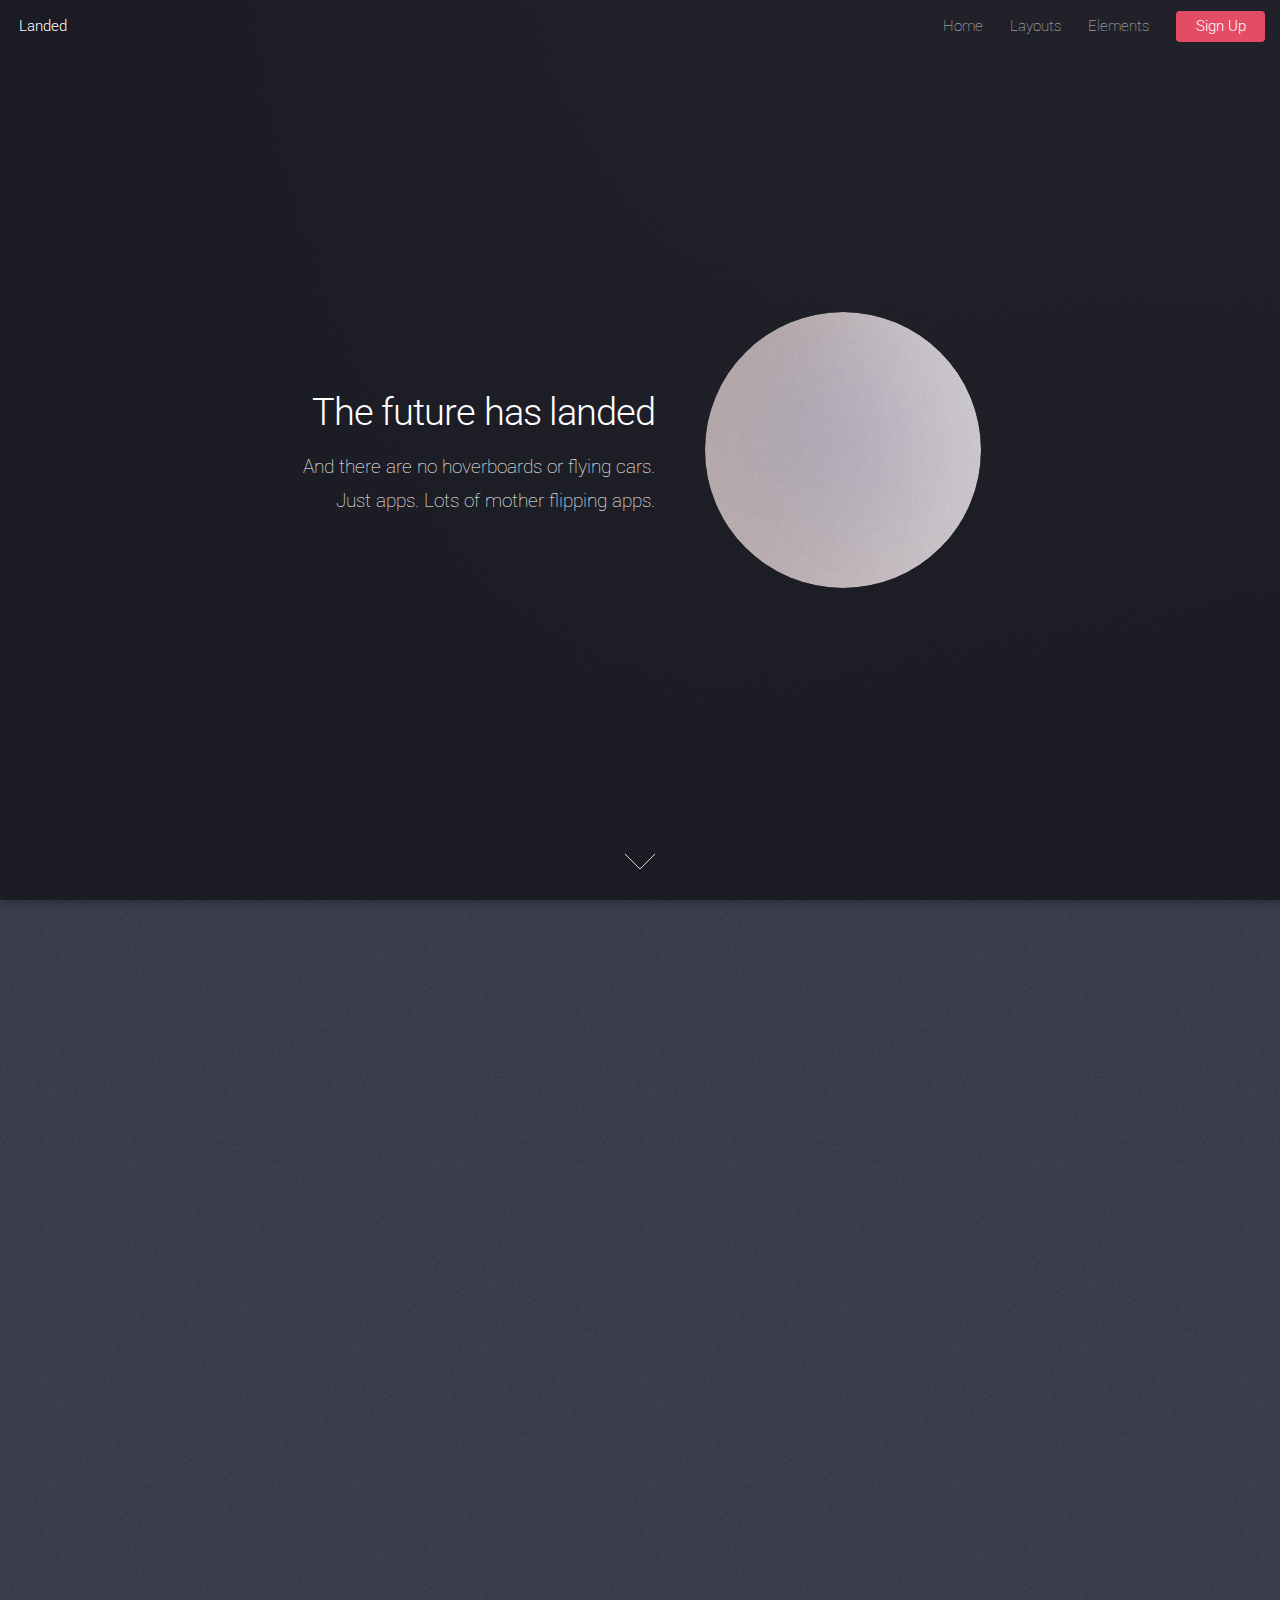
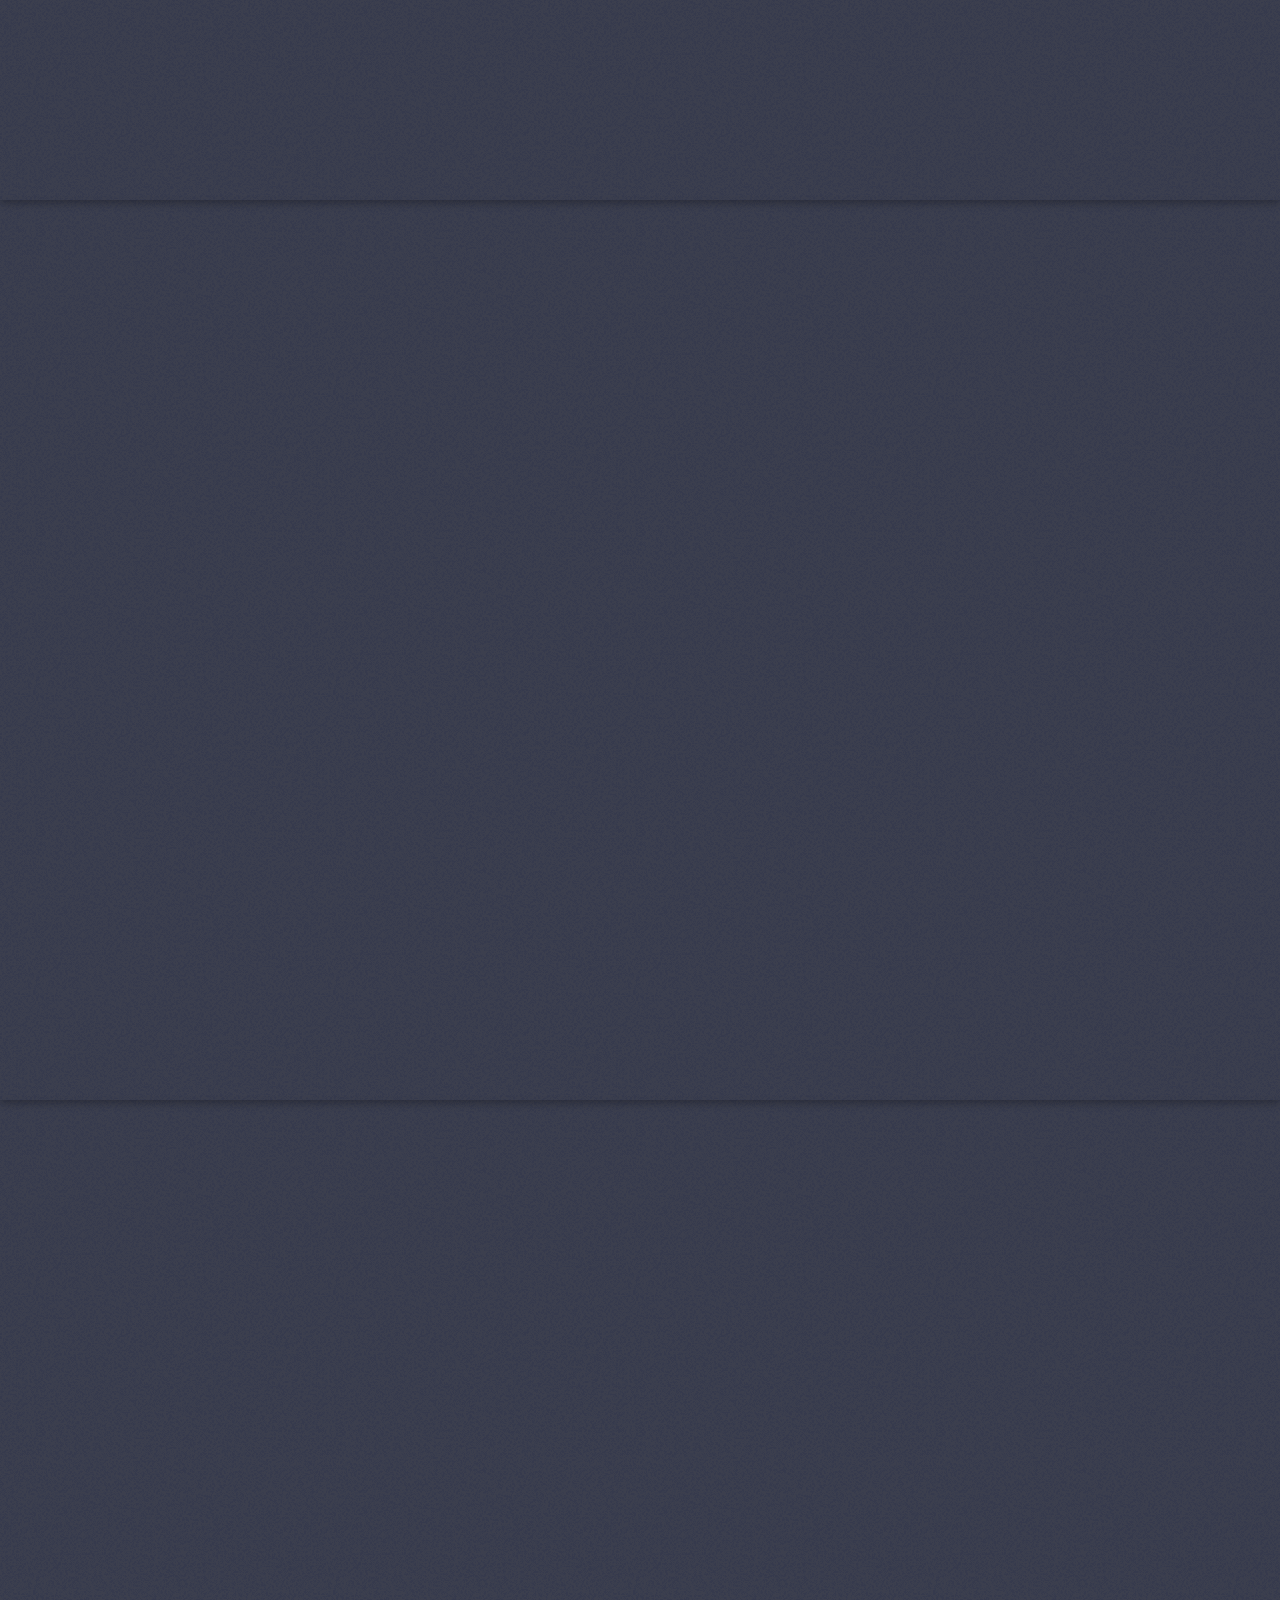
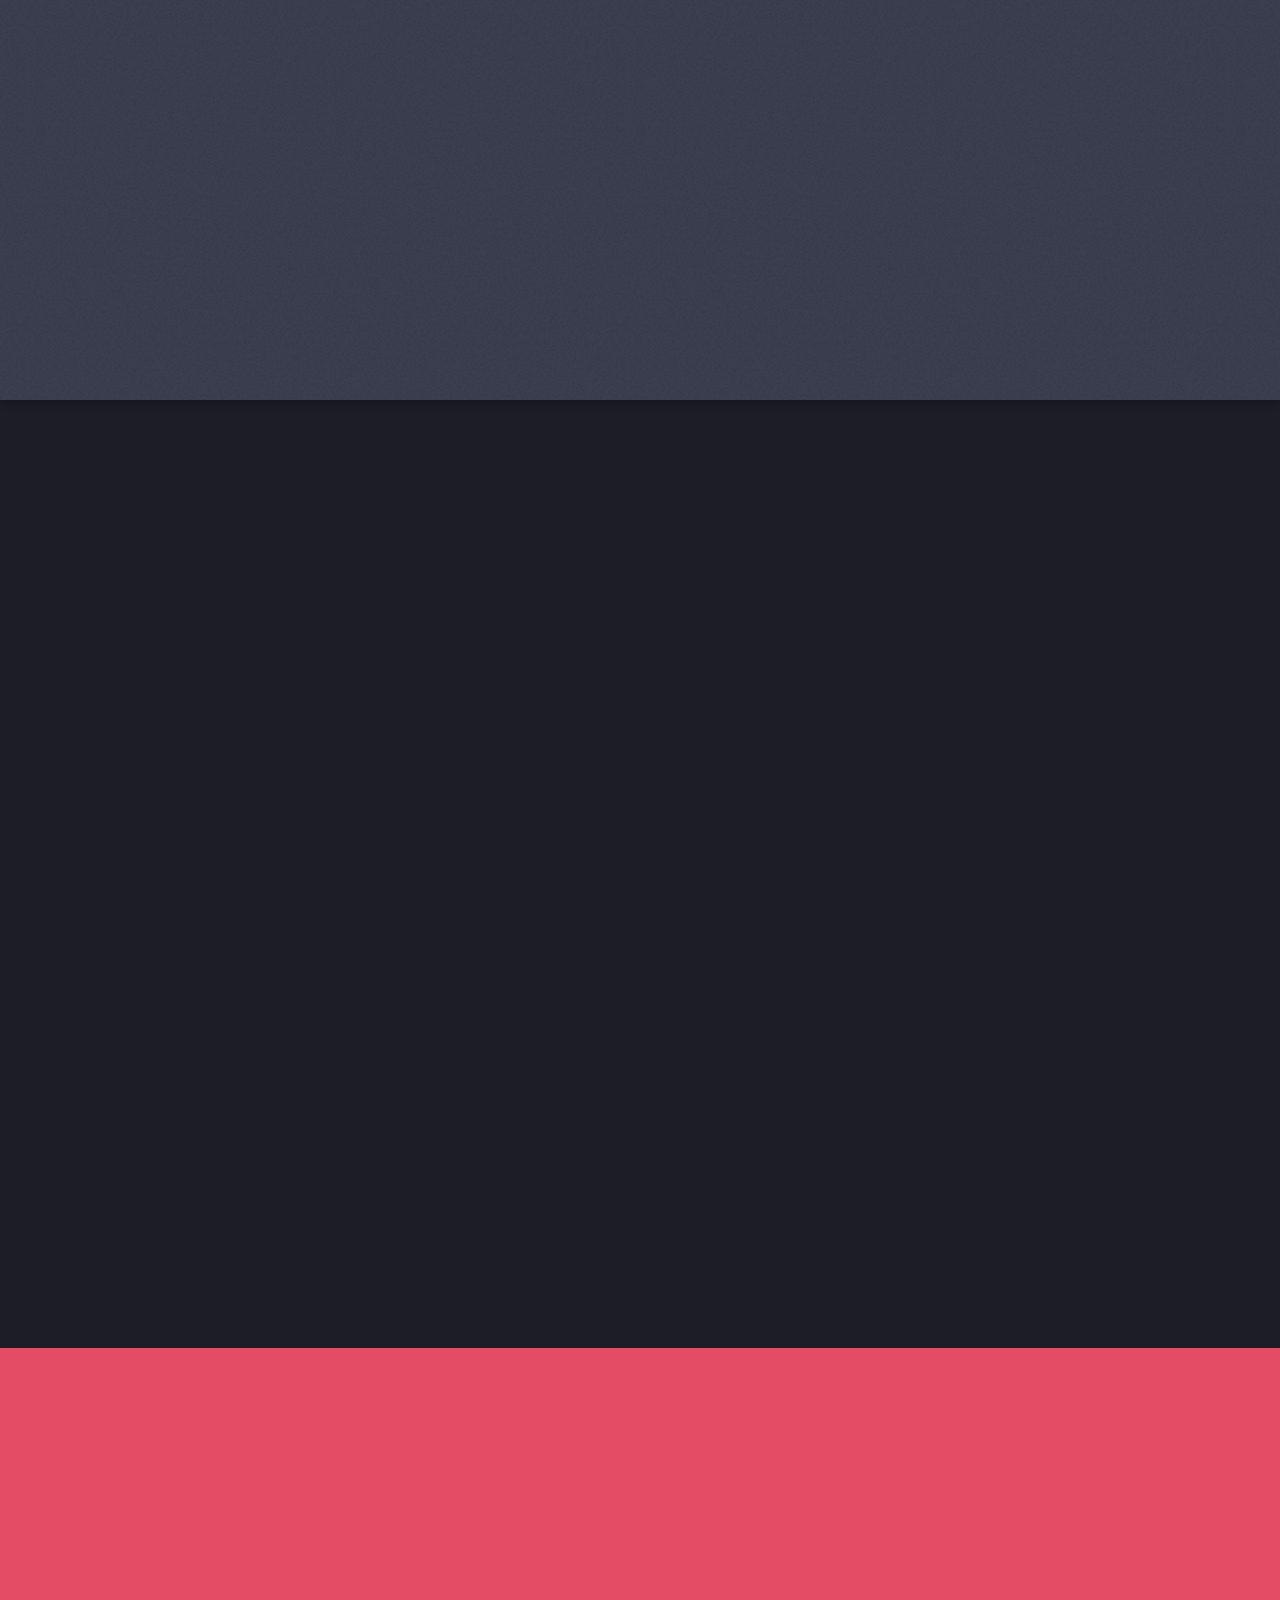
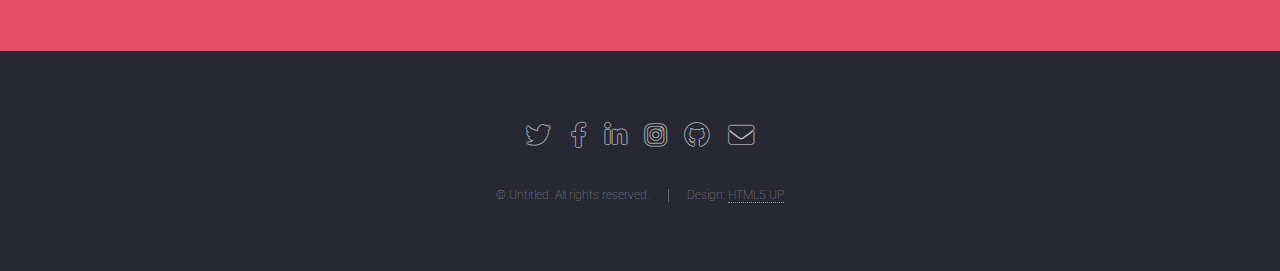
==== index.html @ 421b811d "Add files via upload" ====
<!DOCTYPE HTML>
<!--
	Landed by HTML5 UP
	html5up.net | @ajlkn
	Free for personal and commercial use under the CCA 3.0 license (html5up.net/license)
-->
<html>
	<head>
		<title>Landed by HTML5 UP</title>
		<meta charset="utf-8" />
		<meta name="viewport" content="width=device-width, initial-scale=1, user-scalable=no" />
		<link rel="stylesheet" href="assets/css/main.css" />
		<noscript><link rel="stylesheet" href="assets/css/noscript.css" /></noscript>
	</head>
	<body class="is-preload landing">
		<div id="page-wrapper">

			<!-- Header -->
				<header id="header">
					<h1 id="logo"><a href="index.html">Landed</a></h1>
					<nav id="nav">
						<ul>
							<li><a href="index.html">Home</a></li>
							<li>
								<a href="#">Layouts</a>
								<ul>
									<li><a href="left-sidebar.html">Left Sidebar</a></li>
									<li><a href="right-sidebar.html">Right Sidebar</a></li>
									<li><a href="no-sidebar.html">No Sidebar</a></li>
									<li>
										<a href="#">Submenu</a>
										<ul>
											<li><a href="#">Option 1</a></li>
											<li><a href="#">Option 2</a></li>
											<li><a href="#">Option 3</a></li>
											<li><a href="#">Option 4</a></li>
										</ul>
									</li>
								</ul>
							</li>
							<li><a href="elements.html">Elements</a></li>
							<li><a href="#" class="button primary">Sign Up</a></li>
						</ul>
					</nav>
				</header>

			<!-- Banner -->
				<section id="banner">
					<div class="content">
						<header>
							<h2>The future has landed</h2>
							<p>And there are no hoverboards or flying cars.<br />
							Just apps. Lots of mother flipping apps.</p>
						</header>
						<span class="image"><img src="images/pic01.jpg" alt="" /></span>
					</div>
					<a href="#one" class="goto-next scrolly">Next</a>
				</section>

			<!-- One -->
				<section id="one" class="spotlight style1 bottom">
					<span class="image fit main"><img src="images/pic02.jpg" alt="" /></span>
					<div class="content">
						<div class="container">
							<div class="row">
								<div class="col-4 col-12-medium">
									<header>
										<h2>Odio faucibus ipsum integer consequat</h2>
										<p>Nascetur eu nibh vestibulum amet gravida nascetur praesent</p>
									</header>
								</div>
								<div class="col-4 col-12-medium">
									<p>Feugiat accumsan lorem eu ac lorem amet sed accumsan donec.
									Blandit orci porttitor semper. Arcu phasellus tortor enim mi
									nisi praesent dolor adipiscing. Integer mi sed nascetur cep aliquet
									augue varius tempus lobortis porttitor accumsan consequat
									adipiscing lorem dolor.</p>
								</div>
								<div class="col-4 col-12-medium">
									<p>Morbi enim nascetur et placerat lorem sed iaculis neque ante
									adipiscing adipiscing metus massa. Blandit orci porttitor semper.
									Arcu phasellus tortor enim mi mi nisi praesent adipiscing. Integer
									mi sed nascetur cep aliquet augue varius tempus. Feugiat lorem
									ipsum dolor nullam.</p>
								</div>
							</div>
						</div>
					</div>
					<a href="#two" class="goto-next scrolly">Next</a>
				</section>

			<!-- Two -->
				<section id="two" class="spotlight style2 right">
					<span class="image fit main"><img src="images/pic03.jpg" alt="" /></span>
					<div class="content">
						<header>
							<h2>Interdum amet non magna accumsan</h2>
							<p>Nunc commodo accumsan eget id nisi eu col volutpat magna</p>
						</header>
						<p>Feugiat accumsan lorem eu ac lorem amet ac arcu phasellus tortor enim mi mi nisi praesent adipiscing. Integer mi sed nascetur cep aliquet augue varius tempus lobortis porttitor lorem et accumsan consequat adipiscing lorem.</p>
						<ul class="actions">
							<li><a href="#" class="button">Learn More</a></li>
						</ul>
					</div>
					<a href="#three" class="goto-next scrolly">Next</a>
				</section>

			<!-- Three -->
				<section id="three" class="spotlight style3 left">
					<span class="image fit main bottom"><img src="images/pic04.jpg" alt="" /></span>
					<div class="content">
						<header>
							<h2>Interdum felis blandit praesent sed augue</h2>
							<p>Accumsan integer ultricies aliquam vel massa sapien phasellus</p>
						</header>
						<p>Feugiat accumsan lorem eu ac lorem amet ac arcu phasellus tortor enim mi mi nisi praesent adipiscing. Integer mi sed nascetur cep aliquet augue varius tempus lobortis porttitor lorem et accumsan consequat adipiscing lorem.</p>
						<ul class="actions">
							<li><a href="#" class="button">Learn More</a></li>
						</ul>
					</div>
					<a href="#four" class="goto-next scrolly">Next</a>
				</section>

			<!-- Four -->
				<section id="four" class="wrapper style1 special fade-up">
					<div class="container">
						<header class="major">
							<h2>Accumsan sed tempus adipiscing blandit</h2>
							<p>Iaculis ac volutpat vis non enim gravida nisi faucibus posuere arcu consequat</p>
						</header>
						<div class="box alt">
							<div class="row gtr-uniform">
								<section class="col-4 col-6-medium col-12-xsmall">
									<span class="icon solid alt major fa-chart-area"></span>
									<h3>Ipsum sed commodo</h3>
									<p>Feugiat accumsan lorem eu ac lorem amet accumsan donec. Blandit orci porttitor.</p>
								</section>
								<section class="col-4 col-6-medium col-12-xsmall">
									<span class="icon solid alt major fa-comment"></span>
									<h3>Eleifend lorem ornare</h3>
									<p>Feugiat accumsan lorem eu ac lorem amet accumsan donec. Blandit orci porttitor.</p>
								</section>
								<section class="col-4 col-6-medium col-12-xsmall">
									<span class="icon solid alt major fa-flask"></span>
									<h3>Cubilia cep lobortis</h3>
									<p>Feugiat accumsan lorem eu ac lorem amet accumsan donec. Blandit orci porttitor.</p>
								</section>
								<section class="col-4 col-6-medium col-12-xsmall">
									<span class="icon solid alt major fa-paper-plane"></span>
									<h3>Non semper interdum</h3>
									<p>Feugiat accumsan lorem eu ac lorem amet accumsan donec. Blandit orci porttitor.</p>
								</section>
								<section class="col-4 col-6-medium col-12-xsmall">
									<span class="icon solid alt major fa-file"></span>
									<h3>Odio laoreet accumsan</h3>
									<p>Feugiat accumsan lorem eu ac lorem amet accumsan donec. Blandit orci porttitor.</p>
								</section>
								<section class="col-4 col-6-medium col-12-xsmall">
									<span class="icon solid alt major fa-lock"></span>
									<h3>Massa arcu accumsan</h3>
									<p>Feugiat accumsan lorem eu ac lorem amet accumsan donec. Blandit orci porttitor.</p>
								</section>
							</div>
						</div>
						<footer class="major">
							<ul class="actions special">
								<li><a href="#" class="button">Magna sed feugiat</a></li>
							</ul>
						</footer>
					</div>
				</section>

			<!-- Five -->
				<section id="five" class="wrapper style2 special fade">
					<div class="container">
						<header>
							<h2>Magna faucibus lorem diam</h2>
							<p>Ante metus praesent faucibus ante integer id accumsan eleifend</p>
						</header>
						<form method="post" action="#" class="cta">
							<div class="row gtr-uniform gtr-50">
								<div class="col-8 col-12-xsmall"><input type="email" name="email" id="email" placeholder="Your Email Address" /></div>
								<div class="col-4 col-12-xsmall"><input type="submit" value="Get Started" class="fit primary" /></div>
							</div>
						</form>
					</div>
				</section>

			<!-- Footer -->
				<footer id="footer">
					<ul class="icons">
						<li><a href="#" class="icon brands alt fa-twitter"><span class="label">Twitter</span></a></li>
						<li><a href="#" class="icon brands alt fa-facebook-f"><span class="label">Facebook</span></a></li>
						<li><a href="#" class="icon brands alt fa-linkedin-in"><span class="label">LinkedIn</span></a></li>
						<li><a href="#" class="icon brands alt fa-instagram"><span class="label">Instagram</span></a></li>
						<li><a href="#" class="icon brands alt fa-github"><span class="label">GitHub</span></a></li>
						<li><a href="#" class="icon solid alt fa-envelope"><span class="label">Email</span></a></li>
					</ul>
					<ul class="copyright">
						<li>&copy; Untitled. All rights reserved.</li><li>Design: <a href="http://html5up.net">HTML5 UP</a></li>
					</ul>
				</footer>

		</div>

		<!-- Scripts -->
			<script src="assets/js/jquery.min.js"></script>
			<script src="assets/js/jquery.scrolly.min.js"></script>
			<script src="assets/js/jquery.dropotron.min.js"></script>
			<script src="assets/js/jquery.scrollex.min.js"></script>
			<script src="assets/js/browser.min.js"></script>
			<script src="assets/js/breakpoints.min.js"></script>
			<script src="assets/js/util.js"></script>
			<script src="assets/js/main.js"></script>

	</body>
</html>
---- assets/css/main.css ----
@import url("fontawesome-all.min.css");
@import url("https://fonts.googleapis.com/css?family=Roboto:100,300,100italic,300italic");

/*
	Landed by HTML5 UP
	html5up.net | @ajlkn
	Free for personal and commercial use under the CCA 3.0 license (html5up.net/license)
*/

html, body, div, span, applet, object,
iframe, h1, h2, h3, h4, h5, h6, p, blockquote,
pre, a, abbr, acronym, address, big, cite,
code, del, dfn, em, img, ins, kbd, q, s, samp,
small, strike, strong, sub, sup, tt, var, b,
u, i, center, dl, dt, dd, ol, ul, li, fieldset,
form, label, legend, table, caption, tbody,
tfoot, thead, tr, th, td, article, aside,
canvas, details, embed, figure, figcaption,
footer, header, hgroup, menu, nav, output, ruby,
section, summary, time, mark, audio, video {
	margin: 0;
	padding: 0;
	border: 0;
	font-size: 100%;
	font: inherit;
	vertical-align: baseline;}

article, aside, details, figcaption, figure,
footer, header, hgroup, menu, nav, section {
	display: block;}

body {
	line-height: 1;
}

ol, ul {
	list-style: none;
}

blockquote, q {
	quotes: none;
}

	blockquote:before, blockquote:after, q:before, q:after {
		content: '';
		content: none;
	}

table {
	border-collapse: collapse;
	border-spacing: 0;
}

body {
	-webkit-text-size-adjust: none;
}

mark {
	background-color: transparent;
	color: inherit;
}

input::-moz-focus-inner {
	border: 0;
	padding: 0;
}

input, select, textarea {
	-moz-appearance: none;
	-webkit-appearance: none;
	-ms-appearance: none;
	appearance: none;
}

/* Basic */

	html {
		box-sizing: border-box;
	}

	*, *:before, *:after {
		box-sizing: inherit;
	}

	html, body {
		background: #1c1d26;
	}

	body.is-preload *, body.is-preload *:before, body.is-preload *:after {
		-moz-animation: none !important;
		-webkit-animation: none !important;
		-ms-animation: none !important;
		animation: none !important;
		-moz-transition: none !important;
		-webkit-transition: none !important;
		-ms-transition: none !important;
		transition: none !important;
	}

	body, input, select, textarea {
		color: rgba(255, 255, 255, 0.75);
		font-family: "Roboto", Helvetica, sans-serif;
		font-size: 15pt;
		font-weight: 100;
		line-height: 1.75em;
	}

	a {
		-moz-transition: border-color 0.2s ease-in-out, color 0.2s ease-in-out;
		-webkit-transition: border-color 0.2s ease-in-out, color 0.2s ease-in-out;
		-ms-transition: border-color 0.2s ease-in-out, color 0.2s ease-in-out;
		transition: border-color 0.2s ease-in-out, color 0.2s ease-in-out;
		border-bottom: dotted 1px;
		color: #e44c65;
		text-decoration: none;
	}

		a:hover {
			color: #e44c65 !important;
			border-bottom-color: transparent;
		}

	strong, b {
		color: #ffffff;
		font-weight: 300;
	}

	em, i {
		font-style: italic;
	}

	p {
		margin: 0 0 2em 0;
	}

	h1, h2, h3, h4, h5, h6 {
		color: #ffffff;
		font-weight: 300;
		line-height: 1em;
		margin: 0 0 1em 0;
	}

		h1 a, h2 a, h3 a, h4 a, h5 a, h6 a {
			color: inherit;
			border: 0;
		}

	h2 {
		font-size: 2em;
		line-height: 1.5em;
		letter-spacing: -0.025em;
	}

	h3 {
		font-size: 1.35em;
		line-height: 1.5em;
	}

	h4 {
		font-size: 1.1em;
		line-height: 1.5em;
	}

	h5 {
		font-size: 0.9em;
		line-height: 1.5em;
	}

	h6 {
		font-size: 0.7em;
		line-height: 1.5em;
	}

	sub {
		font-size: 0.8em;
		position: relative;
		top: 0.5em;
	}

	sup {
		font-size: 0.8em;
		position: relative;
		top: -0.5em;
	}

	hr {
		border: 0;
		border-bottom: solid 1px rgba(255, 255, 255, 0.3);
		margin: 3em 0;
	}

		hr.major {
			margin: 4em 0;
		}

	blockquote {
		border-left: solid 4px rgba(255, 255, 255, 0.3);
		font-style: italic;
		margin: 0 0 2em 0;
		padding: 0.5em 0 0.5em 2em;
	}

	code {
		background: rgba(255, 255, 255, 0.075);
		border-radius: 4px;
		font-family: "Courier New", monospace;
		font-size: 0.9em;
		margin: 0 0.25em;
		padding: 0.25em 0.65em;
	}

	pre {
		-webkit-overflow-scrolling: touch;
		font-family: "Courier New", monospace;
		font-size: 0.9em;
		margin: 0 0 2em 0;
	}

		pre code {
			display: block;
			line-height: 1.75em;
			padding: 1em 1.5em;
			overflow-x: auto;
		}

	.align-left {
		text-align: left;
	}

	.align-center {
		text-align: center;
	}

	.align-right {
		text-align: right;
	}

/* Loader */

	@-moz-keyframes spinner-show {
		0% {
			opacity: 0;
		}

		100% {
			opacity: 1;
		}
	}

	@-webkit-keyframes spinner-show {
		0% {
			opacity: 0;
		}

		100% {
			opacity: 1;
		}
	}

	@-ms-keyframes spinner-show {
		0% {
			opacity: 0;
		}

		100% {
			opacity: 1;
		}
	}

	@keyframes spinner-show {
		0% {
			opacity: 0;
		}

		100% {
			opacity: 1;
		}
	}

	@-moz-keyframes spinner-hide {
		0% {
			color: rgba(255, 255, 255, 0.15);
			z-index: 100001;
			-moz-transform: scale(1) rotate(0deg);
			-webkit-transform: scale(1) rotate(0deg);
			-ms-transform: scale(1) rotate(0deg);
			transform: scale(1) rotate(0deg);
		}

		99% {
			color: #1c1d26;
			z-index: 100001;
			-moz-transform: scale(0.5) rotate(360deg);
			-webkit-transform: scale(0.5) rotate(360deg);
			-ms-transform: scale(0.5) rotate(360deg);
			transform: scale(0.5) rotate(360deg);
		}

		100% {
			color: #1c1d26;
			z-index: -1;
			-moz-transform: scale(0.5) rotate(360deg);
			-webkit-transform: scale(0.5) rotate(360deg);
			-ms-transform: scale(0.5) rotate(360deg);
			transform: scale(0.5) rotate(360deg);
		}
	}

	@-webkit-keyframes spinner-hide {
		0% {
			color: rgba(255, 255, 255, 0.15);
			z-index: 100001;
			-moz-transform: scale(1) rotate(0deg);
			-webkit-transform: scale(1) rotate(0deg);
			-ms-transform: scale(1) rotate(0deg);
			transform: scale(1) rotate(0deg);
		}

		99% {
			color: #1c1d26;
			z-index: 100001;
			-moz-transform: scale(0.5) rotate(360deg);
			-webkit-transform: scale(0.5) rotate(360deg);
			-ms-transform: scale(0.5) rotate(360deg);
			transform: scale(0.5) rotate(360deg);
		}

		100% {
			color: #1c1d26;
			z-index: -1;
			-moz-transform: scale(0.5) rotate(360deg);
			-webkit-transform: scale(0.5) rotate(360deg);
			-ms-transform: scale(0.5) rotate(360deg);
			transform: scale(0.5) rotate(360deg);
		}
	}

	@-ms-keyframes spinner-hide {
		0% {
			color: rgba(255, 255, 255, 0.15);
			z-index: 100001;
			-moz-transform: scale(1) rotate(0deg);
			-webkit-transform: scale(1) rotate(0deg);
			-ms-transform: scale(1) rotate(0deg);
			transform: scale(1) rotate(0deg);
		}

		99% {
			color: #1c1d26;
			z-index: 100001;
			-moz-transform: scale(0.5) rotate(360deg);
			-webkit-transform: scale(0.5) rotate(360deg);
			-ms-transform: scale(0.5) rotate(360deg);
			transform: scale(0.5) rotate(360deg);
		}

		100% {
			color: #1c1d26;
			z-index: -1;
			-moz-transform: scale(0.5) rotate(360deg);
			-webkit-transform: scale(0.5) rotate(360deg);
			-ms-transform: scale(0.5) rotate(360deg);
			transform: scale(0.5) rotate(360deg);
		}
	}

	@keyframes spinner-hide {
		0% {
			color: rgba(255, 255, 255, 0.15);
			z-index: 100001;
			-moz-transform: scale(1) rotate(0deg);
			-webkit-transform: scale(1) rotate(0deg);
			-ms-transform: scale(1) rotate(0deg);
			transform: scale(1) rotate(0deg);
		}

		99% {
			color: #1c1d26;
			z-index: 100001;
			-moz-transform: scale(0.5) rotate(360deg);
			-webkit-transform: scale(0.5) rotate(360deg);
			-ms-transform: scale(0.5) rotate(360deg);
			transform: scale(0.5) rotate(360deg);
		}

		100% {
			color: #1c1d26;
			z-index: -1;
			-moz-transform: scale(0.5) rotate(360deg);
			-webkit-transform: scale(0.5) rotate(360deg);
			-ms-transform: scale(0.5) rotate(360deg);
			transform: scale(0.5) rotate(360deg);
		}
	}

	@-moz-keyframes spinner-rotate {
		0% {
			-moz-transform: scale(1) rotate(0deg);
			-webkit-transform: scale(1) rotate(0deg);
			-ms-transform: scale(1) rotate(0deg);
			transform: scale(1) rotate(0deg);
		}

		100% {
			-moz-transform: scale(1) rotate(360deg);
			-webkit-transform: scale(1) rotate(360deg);
			-ms-transform: scale(1) rotate(360deg);
			transform: scale(1) rotate(360deg);
		}
	}

	@-webkit-keyframes spinner-rotate {
		0% {
			-moz-transform: scale(1) rotate(0deg);
			-webkit-transform: scale(1) rotate(0deg);
			-ms-transform: scale(1) rotate(0deg);
			transform: scale(1) rotate(0deg);
		}

		100% {
			-moz-transform: scale(1) rotate(360deg);
			-webkit-transform: scale(1) rotate(360deg);
			-ms-transform: scale(1) rotate(360deg);
			transform: scale(1) rotate(360deg);
		}
	}

	@-ms-keyframes spinner-rotate {
		0% {
			-moz-transform: scale(1) rotate(0deg);
			-webkit-transform: scale(1) rotate(0deg);
			-ms-transform: scale(1) rotate(0deg);
			transform: scale(1) rotate(0deg);
		}

		100% {
			-moz-transform: scale(1) rotate(360deg);
			-webkit-transform: scale(1) rotate(360deg);
			-ms-transform: scale(1) rotate(360deg);
			transform: scale(1) rotate(360deg);
		}
	}

	@keyframes spinner-rotate {
		0% {
			-moz-transform: scale(1) rotate(0deg);
			-webkit-transform: scale(1) rotate(0deg);
			-ms-transform: scale(1) rotate(0deg);
			transform: scale(1) rotate(0deg);
		}

		100% {
			-moz-transform: scale(1) rotate(360deg);
			-webkit-transform: scale(1) rotate(360deg);
			-ms-transform: scale(1) rotate(360deg);
			transform: scale(1) rotate(360deg);
		}
	}

	@-moz-keyframes overlay-hide {
		0% {
			opacity: 1;
			z-index: 100000;
		}

		15% {
			opacity: 1;
			z-index: 100000;
		}

		99% {
			opacity: 0;
			z-index: 100000;
		}

		100% {
			opacity: 0;
			z-index: -1;
		}
	}

	@-webkit-keyframes overlay-hide {
		0% {
			opacity: 1;
			z-index: 100000;
		}

		15% {
			opacity: 1;
			z-index: 100000;
		}

		99% {
			opacity: 0;
			z-index: 100000;
		}

		100% {
			opacity: 0;
			z-index: -1;
		}
	}

	@-ms-keyframes overlay-hide {
		0% {
			opacity: 1;
			z-index: 100000;
		}

		15% {
			opacity: 1;
			z-index: 100000;
		}

		99% {
			opacity: 0;
			z-index: 100000;
		}

		100% {
			opacity: 0;
			z-index: -1;
		}
	}

	@keyframes overlay-hide {
		0% {
			opacity: 1;
			z-index: 100000;
		}

		15% {
			opacity: 1;
			z-index: 100000;
		}

		99% {
			opacity: 0;
			z-index: 100000;
		}

		100% {
			opacity: 0;
			z-index: -1;
		}
	}

	body.landing {
		text-decoration: none;
	}

		body.landing:before {
			-moz-osx-font-smoothing: grayscale;
			-webkit-font-smoothing: antialiased;
			display: inline-block;
			font-style: normal;
			font-variant: normal;
			text-rendering: auto;
			line-height: 1;
			text-transform: none !important;
			font-family: 'Font Awesome 5 Free';
			font-weight: 900;
		}

		body.landing:before {
			-moz-animation: spinner-show 1.5s 1 0.25s ease forwards, spinner-hide 0.25s ease-in-out forwards !important;
			-webkit-animation: spinner-show 1.5s 1 0.25s ease forwards, spinner-hide 0.25s ease-in-out forwards !important;
			-ms-animation: spinner-show 1.5s 1 0.25s ease forwards, spinner-hide 0.25s ease-in-out forwards !important;
			animation: spinner-show 1.5s 1 0.25s ease forwards, spinner-hide 0.25s ease-in-out forwards !important;
			-moz-transform-origin: 50% 50%;
			-webkit-transform-origin: 50% 50%;
			-ms-transform-origin: 50% 50%;
			transform-origin: 50% 50%;
			color: rgba(255, 255, 255, 0.15);
			content: '\f1ce';
			cursor: default;
			display: block;
			font-size: 2em;
			height: 2em;
			left: 50%;
			line-height: 2em;
			margin: -1em 0 0 -1em;
			opacity: 0;
			position: fixed;
			text-align: center;
			top: 50%;
			width: 2em;
			z-index: -1;
		}

		body.landing:after {
			-moz-animation: overlay-hide 1.5s ease-in forwards !important;
			-webkit-animation: overlay-hide 1.5s ease-in forwards !important;
			-ms-animation: overlay-hide 1.5s ease-in forwards !important;
			animation: overlay-hide 1.5s ease-in forwards !important;
			background: #1c1d26;
			content: '';
			display: block;
			height: 100%;
			left: 0;
			opacity: 0;
			position: fixed;
			top: 0;
			width: 100%;
			z-index: -1;
		}

		body.landing.is-preload:before {
			-moz-animation: spinner-show 1.5s 1 0.25s ease forwards, spinner-rotate 0.75s infinite linear !important;
			-webkit-animation: spinner-show 1.5s 1 0.25s ease forwards, spinner-rotate 0.75s infinite linear !important;
			-ms-animation: spinner-show 1.5s 1 0.25s ease forwards, spinner-rotate 0.75s infinite linear !important;
			animation: spinner-show 1.5s 1 0.25s ease forwards, spinner-rotate 0.75s infinite linear !important;
			z-index: 100001;
		}

		body.landing.is-preload:after {
			-moz-animation: none !important;
			-webkit-animation: none !important;
			-ms-animation: none !important;
			animation: none !important;
			opacity: 1;
			z-index: 100000;
		}

	@media (-webkit-min-device-pixel-ratio: 2) {

		body.landing:before {
			line-height: 2.025em;
		}

	}

/* Container */

	.container {
		margin: 0 auto;
		max-width: calc(100% - 4em);
		width: 70em;
	}

		.container.xsmall {
			width: 17.5em;
		}

		.container.small {
			width: 35em;
		}

		.container.medium {
			width: 52.5em;
		}

		.container.large {
			width: 87.5em;
		}

		.container.xlarge {
			width: 105em;
		}

		.container.max {
			width: 100%;
		}

		@media screen and (max-width: 1280px) {

			.container {
				width: 90%;
				max-width: 100%;
			}

		}

		@media screen and (max-width: 980px) {

			.container {
				width: 100% !important;
			}

		}

/* Row */

	.row {
		display: flex;
		flex-wrap: wrap;
		box-sizing: border-box;
		align-items: stretch;
	}

		.row > * {
			box-sizing: border-box;
		}

		.row.gtr-uniform > * > :last-child {
			margin-bottom: 0;
		}

		.row.aln-left {
			justify-content: flex-start;
		}

		.row.aln-center {
			justify-content: center;
		}

		.row.aln-right {
			justify-content: flex-end;
		}

		.row.aln-top {
			align-items: flex-start;
		}

		.row.aln-middle {
			align-items: center;
		}

		.row.aln-bottom {
			align-items: flex-end;
		}

		.row > .imp {
			order: -1;
		}

		.row > .col-1 {
			width: 8.33333%;
		}

		.row > .off-1 {
			margin-left: 8.33333%;
		}

		.row > .col-2 {
			width: 16.66667%;
		}

		.row > .off-2 {
			margin-left: 16.66667%;
		}

		.row > .col-3 {
			width: 25%;
		}

		.row > .off-3 {
			margin-left: 25%;
		}

		.row > .col-4 {
			width: 33.33333%;
		}

		.row > .off-4 {
			margin-left: 33.33333%;
		}

		.row > .col-5 {
			width: 41.66667%;
		}

		.row > .off-5 {
			margin-left: 41.66667%;
		}

		.row > .col-6 {
			width: 50%;
		}

		.row > .off-6 {
			margin-left: 50%;
		}

		.row > .col-7 {
			width: 58.33333%;
		}

		.row > .off-7 {
			margin-left: 58.33333%;
		}

		.row > .col-8 {
			width: 66.66667%;
		}

		.row > .off-8 {
			margin-left: 66.66667%;
		}

		.row > .col-9 {
			width: 75%;
		}

		.row > .off-9 {
			margin-left: 75%;
		}

		.row > .col-10 {
			width: 83.33333%;
		}

		.row > .off-10 {
			margin-left: 83.33333%;
		}

		.row > .col-11 {
			width: 91.66667%;
		}

		.row > .off-11 {
			margin-left: 91.66667%;
		}

		.row > .col-12 {
			width: 100%;
		}

		.row > .off-12 {
			margin-left: 100%;
		}

		.row.gtr-0 {
			margin-top: 0;
			margin-left: 0em;
		}

			.row.gtr-0 > * {
				padding: 0 0 0 0em;
			}

			.row.gtr-0.gtr-uniform {
				margin-top: 0em;
			}

				.row.gtr-0.gtr-uniform > * {
					padding-top: 0em;
				}

		.row.gtr-25 {
			margin-top: 0;
			margin-left: -0.625em;
		}

			.row.gtr-25 > * {
				padding: 0 0 0 0.625em;
			}

			.row.gtr-25.gtr-uniform {
				margin-top: -0.625em;
			}

				.row.gtr-25.gtr-uniform > * {
					padding-top: 0.625em;
				}

		.row.gtr-50 {
			margin-top: 0;
			margin-left: -1.25em;
		}

			.row.gtr-50 > * {
				padding: 0 0 0 1.25em;
			}

			.row.gtr-50.gtr-uniform {
				margin-top: -1.25em;
			}

				.row.gtr-50.gtr-uniform > * {
					padding-top: 1.25em;
				}

		.row {
			margin-top: 0;
			margin-left: -2.5em;
		}

			.row > * {
				padding: 0 0 0 2.5em;
			}

			.row.gtr-uniform {
				margin-top: -2.5em;
			}

				.row.gtr-uniform > * {
					padding-top: 2.5em;
				}

		.row.gtr-150 {
			margin-top: 0;
			margin-left: -3.75em;
		}

			.row.gtr-150 > * {
				padding: 0 0 0 3.75em;
			}

			.row.gtr-150.gtr-uniform {
				margin-top: -3.75em;
			}

				.row.gtr-150.gtr-uniform > * {
					padding-top: 3.75em;
				}

		.row.gtr-200 {
			margin-top: 0;
			margin-left: -5em;
		}

			.row.gtr-200 > * {
				padding: 0 0 0 5em;
			}

			.row.gtr-200.gtr-uniform {
				margin-top: -5em;
			}

				.row.gtr-200.gtr-uniform > * {
					padding-top: 5em;
				}

		@media screen and (max-width: 1680px) {

			.row {
				display: flex;
				flex-wrap: wrap;
				box-sizing: border-box;
				align-items: stretch;
			}

				.row > * {
					box-sizing: border-box;
				}

				.row.gtr-uniform > * > :last-child {
					margin-bottom: 0;
				}

				.row.aln-left {
					justify-content: flex-start;
				}

				.row.aln-center {
					justify-content: center;
				}

				.row.aln-right {
					justify-content: flex-end;
				}

				.row.aln-top {
					align-items: flex-start;
				}

				.row.aln-middle {
					align-items: center;
				}

				.row.aln-bottom {
					align-items: flex-end;
				}

				.row > .imp-xlarge {
					order: -1;
				}

				.row > .col-1-xlarge {
					width: 8.33333%;
				}

				.row > .off-1-xlarge {
					margin-left: 8.33333%;
				}

				.row > .col-2-xlarge {
					width: 16.66667%;
				}

				.row > .off-2-xlarge {
					margin-left: 16.66667%;
				}

				.row > .col-3-xlarge {
					width: 25%;
				}

				.row > .off-3-xlarge {
					margin-left: 25%;
				}

				.row > .col-4-xlarge {
					width: 33.33333%;
				}

				.row > .off-4-xlarge {
					margin-left: 33.33333%;
				}

				.row > .col-5-xlarge {
					width: 41.66667%;
				}

				.row > .off-5-xlarge {
					margin-left: 41.66667%;
				}

				.row > .col-6-xlarge {
					width: 50%;
				}

				.row > .off-6-xlarge {
					margin-left: 50%;
				}

				.row > .col-7-xlarge {
					width: 58.33333%;
				}

				.row > .off-7-xlarge {
					margin-left: 58.33333%;
				}

				.row > .col-8-xlarge {
					width: 66.66667%;
				}

				.row > .off-8-xlarge {
					margin-left: 66.66667%;
				}

				.row > .col-9-xlarge {
					width: 75%;
				}

				.row > .off-9-xlarge {
					margin-left: 75%;
				}

				.row > .col-10-xlarge {
					width: 83.33333%;
				}

				.row > .off-10-xlarge {
					margin-left: 83.33333%;
				}

				.row > .col-11-xlarge {
					width: 91.66667%;
				}

				.row > .off-11-xlarge {
					margin-left: 91.66667%;
				}

				.row > .col-12-xlarge {
					width: 100%;
				}

				.row > .off-12-xlarge {
					margin-left: 100%;
				}

				.row.gtr-0 {
					margin-top: 0;
					margin-left: 0em;
				}

					.row.gtr-0 > * {
						padding: 0 0 0 0em;
					}

					.row.gtr-0.gtr-uniform {
						margin-top: 0em;
					}

						.row.gtr-0.gtr-uniform > * {
							padding-top: 0em;
						}

				.row.gtr-25 {
					margin-top: 0;
					margin-left: -0.625em;
				}

					.row.gtr-25 > * {
						padding: 0 0 0 0.625em;
					}

					.row.gtr-25.gtr-uniform {
						margin-top: -0.625em;
					}

						.row.gtr-25.gtr-uniform > * {
							padding-top: 0.625em;
						}

				.row.gtr-50 {
					margin-top: 0;
					margin-left: -1.25em;
				}

					.row.gtr-50 > * {
						padding: 0 0 0 1.25em;
					}

					.row.gtr-50.gtr-uniform {
						margin-top: -1.25em;
					}

						.row.gtr-50.gtr-uniform > * {
							padding-top: 1.25em;
						}

				.row {
					margin-top: 0;
					margin-left: -2.5em;
				}

					.row > * {
						padding: 0 0 0 2.5em;
					}

					.row.gtr-uniform {
						margin-top: -2.5em;
					}

						.row.gtr-uniform > * {
							padding-top: 2.5em;
						}

				.row.gtr-150 {
					margin-top: 0;
					margin-left: -3.75em;
				}

					.row.gtr-150 > * {
						padding: 0 0 0 3.75em;
					}

					.row.gtr-150.gtr-uniform {
						margin-top: -3.75em;
					}

						.row.gtr-150.gtr-uniform > * {
							padding-top: 3.75em;
						}

				.row.gtr-200 {
					margin-top: 0;
					margin-left: -5em;
				}

					.row.gtr-200 > * {
						padding: 0 0 0 5em;
					}

					.row.gtr-200.gtr-uniform {
						margin-top: -5em;
					}

						.row.gtr-200.gtr-uniform > * {
							padding-top: 5em;
						}

		}

		@media screen and (max-width: 1280px) {

			.row {
				display: flex;
				flex-wrap: wrap;
				box-sizing: border-box;
				align-items: stretch;
			}

				.row > * {
					box-sizing: border-box;
				}

				.row.gtr-uniform > * > :last-child {
					margin-bottom: 0;
				}

				.row.aln-left {
					justify-content: flex-start;
				}

				.row.aln-center {
					justify-content: center;
				}

				.row.aln-right {
					justify-content: flex-end;
				}

				.row.aln-top {
					align-items: flex-start;
				}

				.row.aln-middle {
					align-items: center;
				}

				.row.aln-bottom {
					align-items: flex-end;
				}

				.row > .imp-large {
					order: -1;
				}

				.row > .col-1-large {
					width: 8.33333%;
				}

				.row > .off-1-large {
					margin-left: 8.33333%;
				}

				.row > .col-2-large {
					width: 16.66667%;
				}

				.row > .off-2-large {
					margin-left: 16.66667%;
				}

				.row > .col-3-large {
					width: 25%;
				}

				.row > .off-3-large {
					margin-left: 25%;
				}

				.row > .col-4-large {
					width: 33.33333%;
				}

				.row > .off-4-large {
					margin-left: 33.33333%;
				}

				.row > .col-5-large {
					width: 41.66667%;
				}

				.row > .off-5-large {
					margin-left: 41.66667%;
				}

				.row > .col-6-large {
					width: 50%;
				}

				.row > .off-6-large {
					margin-left: 50%;
				}

				.row > .col-7-large {
					width: 58.33333%;
				}

				.row > .off-7-large {
					margin-left: 58.33333%;
				}

				.row > .col-8-large {
					width: 66.66667%;
				}

				.row > .off-8-large {
					margin-left: 66.66667%;
				}

				.row > .col-9-large {
					width: 75%;
				}

				.row > .off-9-large {
					margin-left: 75%;
				}

				.row > .col-10-large {
					width: 83.33333%;
				}

				.row > .off-10-large {
					margin-left: 83.33333%;
				}

				.row > .col-11-large {
					width: 91.66667%;
				}

				.row > .off-11-large {
					margin-left: 91.66667%;
				}

				.row > .col-12-large {
					width: 100%;
				}

				.row > .off-12-large {
					margin-left: 100%;
				}

				.row.gtr-0 {
					margin-top: 0;
					margin-left: 0em;
				}

					.row.gtr-0 > * {
						padding: 0 0 0 0em;
					}

					.row.gtr-0.gtr-uniform {
						margin-top: 0em;
					}

						.row.gtr-0.gtr-uniform > * {
							padding-top: 0em;
						}

				.row.gtr-25 {
					margin-top: 0;
					margin-left: -0.625em;
				}

					.row.gtr-25 > * {
						padding: 0 0 0 0.625em;
					}

					.row.gtr-25.gtr-uniform {
						margin-top: -0.625em;
					}

						.row.gtr-25.gtr-uniform > * {
							padding-top: 0.625em;
						}

				.row.gtr-50 {
					margin-top: 0;
					margin-left: -1.25em;
				}

					.row.gtr-50 > * {
						padding: 0 0 0 1.25em;
					}

					.row.gtr-50.gtr-uniform {
						margin-top: -1.25em;
					}

						.row.gtr-50.gtr-uniform > * {
							padding-top: 1.25em;
						}

				.row {
					margin-top: 0;
					margin-left: -2.5em;
				}

					.row > * {
						padding: 0 0 0 2.5em;
					}

					.row.gtr-uniform {
						margin-top: -2.5em;
					}

						.row.gtr-uniform > * {
							padding-top: 2.5em;
						}

				.row.gtr-150 {
					margin-top: 0;
					margin-left: -3.75em;
				}

					.row.gtr-150 > * {
						padding: 0 0 0 3.75em;
					}

					.row.gtr-150.gtr-uniform {
						margin-top: -3.75em;
					}

						.row.gtr-150.gtr-uniform > * {
							padding-top: 3.75em;
						}

				.row.gtr-200 {
					margin-top: 0;
					margin-left: -5em;
				}

					.row.gtr-200 > * {
						padding: 0 0 0 5em;
					}

					.row.gtr-200.gtr-uniform {
						margin-top: -5em;
					}

						.row.gtr-200.gtr-uniform > * {
							padding-top: 5em;
						}

		}

		@media screen and (max-width: 980px) {

			.row {
				display: flex;
				flex-wrap: wrap;
				box-sizing: border-box;
				align-items: stretch;
			}

				.row > * {
					box-sizing: border-box;
				}

				.row.gtr-uniform > * > :last-child {
					margin-bottom: 0;
				}

				.row.aln-left {
					justify-content: flex-start;
				}

				.row.aln-center {
					justify-content: center;
				}

				.row.aln-right {
					justify-content: flex-end;
				}

				.row.aln-top {
					align-items: flex-start;
				}

				.row.aln-middle {
					align-items: center;
				}

				.row.aln-bottom {
					align-items: flex-end;
				}

				.row > .imp-medium {
					order: -1;
				}

				.row > .col-1-medium {
					width: 8.33333%;
				}

				.row > .off-1-medium {
					margin-left: 8.33333%;
				}

				.row > .col-2-medium {
					width: 16.66667%;
				}

				.row > .off-2-medium {
					margin-left: 16.66667%;
				}

				.row > .col-3-medium {
					width: 25%;
				}

				.row > .off-3-medium {
					margin-left: 25%;
				}

				.row > .col-4-medium {
					width: 33.33333%;
				}

				.row > .off-4-medium {
					margin-left: 33.33333%;
				}

				.row > .col-5-medium {
					width: 41.66667%;
				}

				.row > .off-5-medium {
					margin-left: 41.66667%;
				}

				.row > .col-6-medium {
					width: 50%;
				}

				.row > .off-6-medium {
					margin-left: 50%;
				}

				.row > .col-7-medium {
					width: 58.33333%;
				}

				.row > .off-7-medium {
					margin-left: 58.33333%;
				}

				.row > .col-8-medium {
					width: 66.66667%;
				}

				.row > .off-8-medium {
					margin-left: 66.66667%;
				}

				.row > .col-9-medium {
					width: 75%;
				}

				.row > .off-9-medium {
					margin-left: 75%;
				}

				.row > .col-10-medium {
					width: 83.33333%;
				}

				.row > .off-10-medium {
					margin-left: 83.33333%;
				}

				.row > .col-11-medium {
					width: 91.66667%;
				}

				.row > .off-11-medium {
					margin-left: 91.66667%;
				}

				.row > .col-12-medium {
					width: 100%;
				}

				.row > .off-12-medium {
					margin-left: 100%;
				}

				.row.gtr-0 {
					margin-top: 0;
					margin-left: 0em;
				}

					.row.gtr-0 > * {
						padding: 0 0 0 0em;
					}

					.row.gtr-0.gtr-uniform {
						margin-top: 0em;
					}

						.row.gtr-0.gtr-uniform > * {
							padding-top: 0em;
						}

				.row.gtr-25 {
					margin-top: 0;
					margin-left: -0.625em;
				}

					.row.gtr-25 > * {
						padding: 0 0 0 0.625em;
					}

					.row.gtr-25.gtr-uniform {
						margin-top: -0.625em;
					}

						.row.gtr-25.gtr-uniform > * {
							padding-top: 0.625em;
						}

				.row.gtr-50 {
					margin-top: 0;
					margin-left: -1.25em;
				}

					.row.gtr-50 > * {
						padding: 0 0 0 1.25em;
					}

					.row.gtr-50.gtr-uniform {
						margin-top: -1.25em;
					}

						.row.gtr-50.gtr-uniform > * {
							padding-top: 1.25em;
						}

				.row {
					margin-top: 0;
					margin-left: -2.5em;
				}

					.row > * {
						padding: 0 0 0 2.5em;
					}

					.row.gtr-uniform {
						margin-top: -2.5em;
					}

						.row.gtr-uniform > * {
							padding-top: 2.5em;
						}

				.row.gtr-150 {
					margin-top: 0;
					margin-left: -3.75em;
				}

					.row.gtr-150 > * {
						padding: 0 0 0 3.75em;
					}

					.row.gtr-150.gtr-uniform {
						margin-top: -3.75em;
					}

						.row.gtr-150.gtr-uniform > * {
							padding-top: 3.75em;
						}

				.row.gtr-200 {
					margin-top: 0;
					margin-left: -5em;
				}

					.row.gtr-200 > * {
						padding: 0 0 0 5em;
					}

					.row.gtr-200.gtr-uniform {
						margin-top: -5em;
					}

						.row.gtr-200.gtr-uniform > * {
							padding-top: 5em;
						}

		}

		@media screen and (max-width: 736px) {

			.row {
				display: flex;
				flex-wrap: wrap;
				box-sizing: border-box;
				align-items: stretch;
			}

				.row > * {
					box-sizing: border-box;
				}

				.row.gtr-uniform > * > :last-child {
					margin-bottom: 0;
				}

				.row.aln-left {
					justify-content: flex-start;
				}

				.row.aln-center {
					justify-content: center;
				}

				.row.aln-right {
					justify-content: flex-end;
				}

				.row.aln-top {
					align-items: flex-start;
				}

				.row.aln-middle {
					align-items: center;
				}

				.row.aln-bottom {
					align-items: flex-end;
				}

				.row > .imp-small {
					order: -1;
				}

				.row > .col-1-small {
					width: 8.33333%;
				}

				.row > .off-1-small {
					margin-left: 8.33333%;
				}

				.row > .col-2-small {
					width: 16.66667%;
				}

				.row > .off-2-small {
					margin-left: 16.66667%;
				}

				.row > .col-3-small {
					width: 25%;
				}

				.row > .off-3-small {
					margin-left: 25%;
				}

				.row > .col-4-small {
					width: 33.33333%;
				}

				.row > .off-4-small {
					margin-left: 33.33333%;
				}

				.row > .col-5-small {
					width: 41.66667%;
				}

				.row > .off-5-small {
					margin-left: 41.66667%;
				}

				.row > .col-6-small {
					width: 50%;
				}

				.row > .off-6-small {
					margin-left: 50%;
				}

				.row > .col-7-small {
					width: 58.33333%;
				}

				.row > .off-7-small {
					margin-left: 58.33333%;
				}

				.row > .col-8-small {
					width: 66.66667%;
				}

				.row > .off-8-small {
					margin-left: 66.66667%;
				}

				.row > .col-9-small {
					width: 75%;
				}

				.row > .off-9-small {
					margin-left: 75%;
				}

				.row > .col-10-small {
					width: 83.33333%;
				}

				.row > .off-10-small {
					margin-left: 83.33333%;
				}

				.row > .col-11-small {
					width: 91.66667%;
				}

				.row > .off-11-small {
					margin-left: 91.66667%;
				}

				.row > .col-12-small {
					width: 100%;
				}

				.row > .off-12-small {
					margin-left: 100%;
				}

				.row.gtr-0 {
					margin-top: 0;
					margin-left: 0em;
				}

					.row.gtr-0 > * {
						padding: 0 0 0 0em;
					}

					.row.gtr-0.gtr-uniform {
						margin-top: 0em;
					}

						.row.gtr-0.gtr-uniform > * {
							padding-top: 0em;
						}

				.row.gtr-25 {
					margin-top: 0;
					margin-left: -0.625em;
				}

					.row.gtr-25 > * {
						padding: 0 0 0 0.625em;
					}

					.row.gtr-25.gtr-uniform {
						margin-top: -0.625em;
					}

						.row.gtr-25.gtr-uniform > * {
							padding-top: 0.625em;
						}

				.row.gtr-50 {
					margin-top: 0;
					margin-left: -1.25em;
				}

					.row.gtr-50 > * {
						padding: 0 0 0 1.25em;
					}

					.row.gtr-50.gtr-uniform {
						margin-top: -1.25em;
					}

						.row.gtr-50.gtr-uniform > * {
							padding-top: 1.25em;
						}

				.row {
					margin-top: 0;
					margin-left: -2.5em;
				}

					.row > * {
						padding: 0 0 0 2.5em;
					}

					.row.gtr-uniform {
						margin-top: -2.5em;
					}

						.row.gtr-uniform > * {
							padding-top: 2.5em;
						}

				.row.gtr-150 {
					margin-top: 0;
					margin-left: -3.75em;
				}

					.row.gtr-150 > * {
						padding: 0 0 0 3.75em;
					}

					.row.gtr-150.gtr-uniform {
						margin-top: -3.75em;
					}

						.row.gtr-150.gtr-uniform > * {
							padding-top: 3.75em;
						}

				.row.gtr-200 {
					margin-top: 0;
					margin-left: -5em;
				}

					.row.gtr-200 > * {
						padding: 0 0 0 5em;
					}

					.row.gtr-200.gtr-uniform {
						margin-top: -5em;
					}

						.row.gtr-200.gtr-uniform > * {
							padding-top: 5em;
						}

		}

		@media screen and (max-width: 480px) {

			.row {
				display: flex;
				flex-wrap: wrap;
				box-sizing: border-box;
				align-items: stretch;
			}

				.row > * {
					box-sizing: border-box;
				}

				.row.gtr-uniform > * > :last-child {
					margin-bottom: 0;
				}

				.row.aln-left {
					justify-content: flex-start;
				}

				.row.aln-center {
					justify-content: center;
				}

				.row.aln-right {
					justify-content: flex-end;
				}

				.row.aln-top {
					align-items: flex-start;
				}

				.row.aln-middle {
					align-items: center;
				}

				.row.aln-bottom {
					align-items: flex-end;
				}

				.row > .imp-xsmall {
					order: -1;
				}

				.row > .col-1-xsmall {
					width: 8.33333%;
				}

				.row > .off-1-xsmall {
					margin-left: 8.33333%;
				}

				.row > .col-2-xsmall {
					width: 16.66667%;
				}

				.row > .off-2-xsmall {
					margin-left: 16.66667%;
				}

				.row > .col-3-xsmall {
					width: 25%;
				}

				.row > .off-3-xsmall {
					margin-left: 25%;
				}

				.row > .col-4-xsmall {
					width: 33.33333%;
				}

				.row > .off-4-xsmall {
					margin-left: 33.33333%;
				}

				.row > .col-5-xsmall {
					width: 41.66667%;
				}

				.row > .off-5-xsmall {
					margin-left: 41.66667%;
				}

				.row > .col-6-xsmall {
					width: 50%;
				}

				.row > .off-6-xsmall {
					margin-left: 50%;
				}

				.row > .col-7-xsmall {
					width: 58.33333%;
				}

				.row > .off-7-xsmall {
					margin-left: 58.33333%;
				}

				.row > .col-8-xsmall {
					width: 66.66667%;
				}

				.row > .off-8-xsmall {
					margin-left: 66.66667%;
				}

				.row > .col-9-xsmall {
					width: 75%;
				}

				.row > .off-9-xsmall {
					margin-left: 75%;
				}

				.row > .col-10-xsmall {
					width: 83.33333%;
				}

				.row > .off-10-xsmall {
					margin-left: 83.33333%;
				}

				.row > .col-11-xsmall {
					width: 91.66667%;
				}

				.row > .off-11-xsmall {
					margin-left: 91.66667%;
				}

				.row > .col-12-xsmall {
					width: 100%;
				}

				.row > .off-12-xsmall {
					margin-left: 100%;
				}

				.row.gtr-0 {
					margin-top: 0;
					margin-left: 0em;
				}

					.row.gtr-0 > * {
						padding: 0 0 0 0em;
					}

					.row.gtr-0.gtr-uniform {
						margin-top: 0em;
					}

						.row.gtr-0.gtr-uniform > * {
							padding-top: 0em;
						}

				.row.gtr-25 {
					margin-top: 0;
					margin-left: -0.625em;
				}

					.row.gtr-25 > * {
						padding: 0 0 0 0.625em;
					}

					.row.gtr-25.gtr-uniform {
						margin-top: -0.625em;
					}

						.row.gtr-25.gtr-uniform > * {
							padding-top: 0.625em;
						}

				.row.gtr-50 {
					margin-top: 0;
					margin-left: -1.25em;
				}

					.row.gtr-50 > * {
						padding: 0 0 0 1.25em;
					}

					.row.gtr-50.gtr-uniform {
						margin-top: -1.25em;
					}

						.row.gtr-50.gtr-uniform > * {
							padding-top: 1.25em;
						}

				.row {
					margin-top: 0;
					margin-left: -2.5em;
				}

					.row > * {
						padding: 0 0 0 2.5em;
					}

					.row.gtr-uniform {
						margin-top: -2.5em;
					}

						.row.gtr-uniform > * {
							padding-top: 2.5em;
						}

				.row.gtr-150 {
					margin-top: 0;
					margin-left: -3.75em;
				}

					.row.gtr-150 > * {
						padding: 0 0 0 3.75em;
					}

					.row.gtr-150.gtr-uniform {
						margin-top: -3.75em;
					}

						.row.gtr-150.gtr-uniform > * {
							padding-top: 3.75em;
						}

				.row.gtr-200 {
					margin-top: 0;
					margin-left: -5em;
				}

					.row.gtr-200 > * {
						padding: 0 0 0 5em;
					}

					.row.gtr-200.gtr-uniform {
						margin-top: -5em;
					}

						.row.gtr-200.gtr-uniform > * {
							padding-top: 5em;
						}

		}

/* Section/Article */

	section.special, article.special {
		text-align: center;
	}

	header p {
		color: #ffffff;
		position: relative;
		margin: 0 0 1.5em 0;
	}

	header h2 + p {
		font-size: 1.25em;
		margin-top: -1em;
		line-height: 1.75em;
	}

	header h3 + p {
		font-size: 1.1em;
		margin-top: -0.8em;
		line-height: 1.75em;
	}

	header h4 + p,
	header h5 + p,
	header h6 + p {
		font-size: 0.9em;
		margin-top: -0.6em;
		line-height: 1.5em;
	}

	header.major {
		margin: 0 0 4em 0;
		position: relative;
		text-align: center;
	}

		header.major:after {
			background: #e44c65;
			content: '';
			display: inline-block;
			height: 0.2em;
			max-width: 20em;
			width: 75%;
		}

	footer.major {
		margin: 4em 0 0 0;
	}

/* Form */

	form {
		margin: 0 0 2em 0;
	}

		form.cta {
			max-width: 35em;
			margin-left: auto;
			margin-right: auto;
		}

	label {
		color: #ffffff;
		display: block;
		font-size: 0.9em;
		font-weight: 300;
		margin: 0 0 1em 0;
	}

	input[type="text"],
	input[type="password"],
	input[type="email"],
	select,
	textarea {
		-moz-appearance: none;
		-webkit-appearance: none;
		-ms-appearance: none;
		appearance: none;
		-moz-transition: border-color 0.2s ease-in-out;
		-webkit-transition: border-color 0.2s ease-in-out;
		-ms-transition: border-color 0.2s ease-in-out;
		transition: border-color 0.2s ease-in-out;
		background: transparent;
		border-radius: 4px;
		border: solid 1px rgba(255, 255, 255, 0.3);
		color: inherit;
		display: block;
		outline: 0;
		padding: 0 1em;
		text-decoration: none;
		width: 100%;
	}

		input[type="text"]:invalid,
		input[type="password"]:invalid,
		input[type="email"]:invalid,
		select:invalid,
		textarea:invalid {
			box-shadow: none;
		}

		input[type="text"]:focus,
		input[type="password"]:focus,
		input[type="email"]:focus,
		select:focus,
		textarea:focus {
			border-color: #e44c65;
		}

	select {
		background-image: url("data:image/svg+xml;charset=utf8,%3Csvg xmlns='http://www.w3.org/2000/svg' width='40' height='40' preserveAspectRatio='none' viewBox='0 0 40 40'%3E%3Cpath d='M9.4,12.3l10.4,10.4l10.4-10.4c0.2-0.2,0.5-0.4,0.9-0.4c0.3,0,0.6,0.1,0.9,0.4l3.3,3.3c0.2,0.2,0.4,0.5,0.4,0.9 c0,0.4-0.1,0.6-0.4,0.9L20.7,31.9c-0.2,0.2-0.5,0.4-0.9,0.4c-0.3,0-0.6-0.1-0.9-0.4L4.3,17.3c-0.2-0.2-0.4-0.5-0.4-0.9 c0-0.4,0.1-0.6,0.4-0.9l3.3-3.3c0.2-0.2,0.5-0.4,0.9-0.4S9.1,12.1,9.4,12.3z' fill='rgba(255, 255, 255, 0.3)' /%3E%3C/svg%3E");
		background-size: 1.25rem;
		background-repeat: no-repeat;
		background-position: calc(100% - 1rem) center;
		height: 3em;
		padding-right: 3em;
		text-overflow: ellipsis;
	}

		select option {
			color: #ffffff;
			background: #1c1d26;
		}

		select:focus::-ms-value {
			background-color: transparent;
		}

		select::-ms-expand {
			display: none;
		}

	input[type="text"],
	input[type="password"],
	input[type="email"],
	select {
		height: 3em;
	}

	textarea {
		padding: 0.75em 1em;
	}

	input[type="checkbox"],
	input[type="radio"] {
		-moz-appearance: none;
		-webkit-appearance: none;
		-ms-appearance: none;
		appearance: none;
		display: block;
		float: left;
		margin-right: -2em;
		opacity: 0;
		width: 1em;
		z-index: -1;
	}

		input[type="checkbox"] + label,
		input[type="radio"] + label {
			text-decoration: none;
			color: rgba(255, 255, 255, 0.75);
			cursor: pointer;
			display: inline-block;
			font-size: 1em;
			font-weight: 100;
			padding-left: 2.55em;
			padding-right: 0.75em;
			position: relative;
		}

			input[type="checkbox"] + label:before,
			input[type="radio"] + label:before {
				-moz-osx-font-smoothing: grayscale;
				-webkit-font-smoothing: antialiased;
				display: inline-block;
				font-style: normal;
				font-variant: normal;
				text-rendering: auto;
				line-height: 1;
				text-transform: none !important;
				font-family: 'Font Awesome 5 Free';
				font-weight: 900;
			}

			input[type="checkbox"] + label:before,
			input[type="radio"] + label:before {
				border-radius: 4px;
				border: solid 1px rgba(255, 255, 255, 0.3);
				content: '';
				display: inline-block;
				font-size: 0.8em;
				height: 2.25em;
				left: 0;
				line-height: 2.25em;
				position: absolute;
				text-align: center;
				top: 0;
				width: 2.25em;
			}

		input[type="checkbox"]:checked + label:before,
		input[type="radio"]:checked + label:before {
			background: rgba(255, 255, 255, 0.25);
			color: #ffffff;
			content: '\f00c';
		}

		input[type="checkbox"]:focus + label:before,
		input[type="radio"]:focus + label:before {
			border-color: #e44c65;
		}

	input[type="checkbox"] + label:before {
		border-radius: 4px;
	}

	input[type="radio"] + label:before {
		border-radius: 100%;
	}

	::-webkit-input-placeholder {
		color: rgba(255, 255, 255, 0.5) !important;
		opacity: 1.0;
	}

	:-moz-placeholder {
		color: rgba(255, 255, 255, 0.5) !important;
		opacity: 1.0;
	}

	::-moz-placeholder {
		color: rgba(255, 255, 255, 0.5) !important;
		opacity: 1.0;
	}

	:-ms-input-placeholder {
		color: rgba(255, 255, 255, 0.5) !important;
		opacity: 1.0;
	}

/* Box */

	.box {
		border-radius: 4px;
		border: solid 1px rgba(255, 255, 255, 0.3);
		margin-bottom: 2em;
		padding: 1.5em;
	}

		.box > :last-child,
		.box > :last-child > :last-child,
		.box > :last-child > :last-child > :last-child {
			margin-bottom: 0;
		}

		.box.alt {
			border: 0;
			border-radius: 0;
			padding: 0;
		}

/* Icon */

	.icon {
		text-decoration: none;
		border-bottom: none;
		position: relative;
	}

		.icon:before {
			-moz-osx-font-smoothing: grayscale;
			-webkit-font-smoothing: antialiased;
			display: inline-block;
			font-style: normal;
			font-variant: normal;
			text-rendering: auto;
			line-height: 1;
			text-transform: none !important;
			font-family: 'Font Awesome 5 Free';
			font-weight: 400;
		}

		.icon > .label {
			display: none;
		}

		.icon:before {
			line-height: inherit;
		}

		.icon.solid:before {
			font-weight: 900 !important;
		}

		.icon.brands:before {
			font-family: 'Font Awesome 5 Brands' !important;
		}

		.icon.alt {
			text-decoration: none;
		}

			.icon.alt:before {
				-moz-osx-font-smoothing: grayscale;
				-webkit-font-smoothing: antialiased;
				display: inline-block;
				font-style: normal;
				font-variant: normal;
				text-rendering: auto;
				line-height: 1;
				text-transform: none !important;
				font-family: 'Font Awesome 5 Free';
				font-weight: 400;
			}

			.icon.alt:before {
				color: #1c1d26 !important;
				text-shadow: 1px 0 0 #ffffff, -1px 0 0 #ffffff, 0 1px 0 #ffffff, 0 -1px 0 #ffffff;
			}

		.icon.major {
			background: #272833;
			border-radius: 100%;
			cursor: default;
			display: inline-block;
			height: 6em;
			line-height: 5.65em;
			margin: 0 0 2em 0;
			text-align: center;
			width: 6em;
		}

			.icon.major:before {
				font-size: 2.25em;
			}

			.icon.major.alt {
				text-decoration: none;
			}

				.icon.major.alt:before {
					-moz-osx-font-smoothing: grayscale;
					-webkit-font-smoothing: antialiased;
					display: inline-block;
					font-style: normal;
					font-variant: normal;
					text-rendering: auto;
					line-height: 1;
					text-transform: none !important;
					font-family: 'Font Awesome 5 Free';
					font-weight: 400;
				}

				.icon.major.alt:before {
					color: #272833 !important;
					text-shadow: 1px 0 0 #ffffff, -1px 0 0 #ffffff, 0 1px 0 #ffffff, 0 -1px 0 #ffffff;
				}

/* Image */

	.image {
		border-radius: 4px;
		border: 0;
		display: inline-block;
		position: relative;
		overflow: hidden;
	}

		.image:before {
			content: '';
			display: block;
			position: absolute;
			left: 0;
			top: 0;
			background-image: url("images/overlay.png");
			width: 100%;
			height: 100%;
			z-index: 1;
		}

		.image img {
			border-radius: 4px;
			display: block;
		}

		.image.left {
			float: left;
			margin: 0 1.5em 1em 0;
			top: 0.25em;
		}

		.image.right {
			float: right;
			margin: 0 0 1em 1.5em;
			top: 0.25em;
		}

		.image.left, .image.right {
			max-width: 40%;
		}

			.image.left img, .image.right img {
				width: 100%;
			}

		.image.fit {
			display: block;
			margin: 0 0 2em 0;
			width: 100%;
		}

			.image.fit img {
				width: 100%;
			}

/* List */

	ol {
		list-style: decimal;
		margin: 0 0 2em 0;
		padding-left: 1.25em;
	}

		ol li {
			padding-left: 0.25em;
		}

	ul {
		list-style: disc;
		margin: 0 0 2em 0;
		padding-left: 1em;
	}

		ul li {
			padding-left: 0.5em;
		}

		ul.alt {
			list-style: none;
			padding-left: 0;
		}

			ul.alt li {
				border-top: solid 1px rgba(255, 255, 255, 0.3);
				padding: 0.5em 0;
			}

				ul.alt li:first-child {
					border-top: 0;
					padding-top: 0;
				}

	dl {
		margin: 0 0 2em 0;
	}

/* Icons */

	ul.icons {
		cursor: default;
		list-style: none;
		padding-left: 0;
	}

		ul.icons li {
			display: inline-block;
			height: 2.5em;
			line-height: 2.5em;
			padding: 0 0.5em;
		}

			ul.icons li .icon {
				font-size: 0.8em;
			}

				ul.icons li .icon:before {
					font-size: 2em;
				}

/* Actions */

	ul.actions {
		display: -moz-flex;
		display: -webkit-flex;
		display: -ms-flex;
		display: flex;
		cursor: default;
		list-style: none;
		margin-left: -1em;
		padding-left: 0;
	}

		ul.actions li {
			padding: 0 0 0 1em;
			vertical-align: middle;
		}

		ul.actions.special {
			-moz-justify-content: center;
			-webkit-justify-content: center;
			-ms-justify-content: center;
			justify-content: center;
			width: 100%;
			margin-left: 0;
		}

			ul.actions.special li:first-child {
				padding-left: 0;
			}

		ul.actions.stacked {
			-moz-flex-direction: column;
			-webkit-flex-direction: column;
			-ms-flex-direction: column;
			flex-direction: column;
			margin-left: 0;
		}

			ul.actions.stacked li {
				padding: 1.3em 0 0 0;
			}

				ul.actions.stacked li:first-child {
					padding-top: 0;
				}

		ul.actions.fit {
			width: calc(100% + 1em);
		}

			ul.actions.fit li {
				-moz-flex-grow: 1;
				-webkit-flex-grow: 1;
				-ms-flex-grow: 1;
				flex-grow: 1;
				-moz-flex-shrink: 1;
				-webkit-flex-shrink: 1;
				-ms-flex-shrink: 1;
				flex-shrink: 1;
				width: 100%;
			}

				ul.actions.fit li > * {
					width: 100%;
				}

			ul.actions.fit.stacked {
				width: 100%;
			}

		@media screen and (max-width: 480px) {

			ul.actions:not(.fixed) {
				-moz-flex-direction: column;
				-webkit-flex-direction: column;
				-ms-flex-direction: column;
				flex-direction: column;
				margin-left: 0;
				width: 100% !important;
			}

				ul.actions:not(.fixed) li {
					-moz-flex-grow: 1;
					-webkit-flex-grow: 1;
					-ms-flex-grow: 1;
					flex-grow: 1;
					-moz-flex-shrink: 1;
					-webkit-flex-shrink: 1;
					-ms-flex-shrink: 1;
					flex-shrink: 1;
					padding: 1em 0 0 0;
					text-align: center;
					width: 100%;
				}

					ul.actions:not(.fixed) li > * {
						width: 100%;
					}

					ul.actions:not(.fixed) li:first-child {
						padding-top: 0;
					}

					ul.actions:not(.fixed) li input[type="submit"],
					ul.actions:not(.fixed) li input[type="reset"],
					ul.actions:not(.fixed) li input[type="button"],
					ul.actions:not(.fixed) li button,
					ul.actions:not(.fixed) li .button {
						width: 100%;
					}

						ul.actions:not(.fixed) li input[type="submit"].icon:before,
						ul.actions:not(.fixed) li input[type="reset"].icon:before,
						ul.actions:not(.fixed) li input[type="button"].icon:before,
						ul.actions:not(.fixed) li button.icon:before,
						ul.actions:not(.fixed) li .button.icon:before {
							margin-left: -0.5em;
						}

		}

/* Table */

	.table-wrapper {
		-webkit-overflow-scrolling: touch;
		overflow-x: auto;
	}

	table {
		margin: 0 0 2em 0;
		width: 100%;
	}

		table tbody tr {
			border: solid 1px rgba(255, 255, 255, 0.3);
			border-left: 0;
			border-right: 0;
		}

			table tbody tr:nth-child(2n + 1) {
				background-color: rgba(255, 255, 255, 0.075);
			}

		table td {
			padding: 0.75em 0.75em;
		}

		table th {
			color: #ffffff;
			font-size: 0.9em;
			font-weight: 300;
			padding: 0 0.75em 0.75em 0.75em;
			text-align: left;
		}

		table thead {
			border-bottom: solid 1px rgba(255, 255, 255, 0.3);
		}

		table tfoot {
			border-top: solid 1px rgba(255, 255, 255, 0.3);
		}

		table.alt {
			border-collapse: separate;
		}

			table.alt tbody tr td {
				border: solid 1px rgba(255, 255, 255, 0.3);
				border-left-width: 0;
				border-top-width: 0;
			}

				table.alt tbody tr td:first-child {
					border-left-width: 1px;
				}

			table.alt tbody tr:first-child td {
				border-top-width: 1px;
			}

			table.alt thead {
				border-bottom: 0;
			}

			table.alt tfoot {
				border-top: 0;
			}

/* Button */

	input[type="submit"],
	input[type="reset"],
	input[type="button"],
	.button {
		-moz-appearance: none;
		-webkit-appearance: none;
		-ms-appearance: none;
		appearance: none;
		-moz-transition: background-color 0.2s ease-in-out, color 0.2s ease-in-out, box-shadow 0.2s ease-in-out;
		-webkit-transition: background-color 0.2s ease-in-out, color 0.2s ease-in-out, box-shadow 0.2s ease-in-out;
		-ms-transition: background-color 0.2s ease-in-out, color 0.2s ease-in-out, box-shadow 0.2s ease-in-out;
		transition: background-color 0.2s ease-in-out, color 0.2s ease-in-out, box-shadow 0.2s ease-in-out;
		background-color: transparent;
		border-radius: 4px;
		border: 0;
		box-shadow: inset 0 0 0 1px rgba(255, 255, 255, 0.3);
		color: #ffffff !important;
		cursor: pointer;
		display: inline-block;
		font-weight: 300;
		height: 3em;
		line-height: 3em;
		padding: 0 2.25em;
		text-align: center;
		text-decoration: none;
		white-space: nowrap;
	}

		input[type="submit"]:hover, input[type="submit"]:active,
		input[type="reset"]:hover,
		input[type="reset"]:active,
		input[type="button"]:hover,
		input[type="button"]:active,
		.button:hover,
		.button:active {
			box-shadow: inset 0 0 0 1px #e44c65;
			color: #e44c65 !important;
		}

		input[type="submit"]:active,
		input[type="reset"]:active,
		input[type="button"]:active,
		.button:active {
			background-color: rgba(228, 76, 101, 0.15);
		}

		input[type="submit"].icon:before,
		input[type="reset"].icon:before,
		input[type="button"].icon:before,
		.button.icon:before {
			margin-right: 0.5em;
		}

		input[type="submit"].fit,
		input[type="reset"].fit,
		input[type="button"].fit,
		.button.fit {
			width: 100%;
		}

		input[type="submit"].small,
		input[type="reset"].small,
		input[type="button"].small,
		.button.small {
			font-size: 0.8em;
		}

		input[type="submit"].large,
		input[type="reset"].large,
		input[type="button"].large,
		.button.large {
			font-size: 1.35em;
		}

		input[type="submit"].primary,
		input[type="reset"].primary,
		input[type="button"].primary,
		.button.primary {
			background-color: #e44c65;
			box-shadow: none;
			color: #ffffff !important;
		}

			input[type="submit"].primary:hover,
			input[type="reset"].primary:hover,
			input[type="button"].primary:hover,
			.button.primary:hover {
				background-color: #e76278;
			}

			input[type="submit"].primary:active,
			input[type="reset"].primary:active,
			input[type="button"].primary:active,
			.button.primary:active {
				background-color: #e13652;
			}

		input[type="submit"].disabled, input[type="submit"]:disabled,
		input[type="reset"].disabled,
		input[type="reset"]:disabled,
		input[type="button"].disabled,
		input[type="button"]:disabled,
		.button.disabled,
		.button:disabled {
			background-color: rgba(255, 255, 255, 0.3) !important;
			box-shadow: none !important;
			color: #ffffff !important;
			cursor: default;
			opacity: 0.25;
		}

/* Goto Next */

	.goto-next {
		border: 0;
		bottom: 0;
		display: block;
		height: 5em;
		left: 50%;
		margin: 0 0 0 -5em;
		overflow: hidden;
		position: absolute;
		text-indent: 10em;
		white-space: nowrap;
		width: 10em;
		z-index: 1;
	}

		.goto-next:before {
			background-image: url("images/arrow.svg");
			background-position: center center;
			background-repeat: no-repeat;
			background-size: contain;
			content: '';
			display: block;
			height: 1.5em;
			left: 50%;
			margin: -0.75em 0 0 -1em;
			position: absolute;
			top: 50%;
			width: 2em;
			z-index: 1;
		}

/* Spotlight */

	.spotlight {
		background-attachment: fixed;
		background-position: center center;
		background-size: cover;
		box-shadow: 0 0.25em 0.5em 0 rgba(0, 0, 0, 0.25);
		height: 100vh;
		overflow: hidden;
		position: relative;
	}

		.spotlight:nth-last-of-type(1) {
			z-index: 1;
		}

		.spotlight:nth-last-of-type(2) {
			z-index: 2;
		}

		.spotlight:nth-last-of-type(3) {
			z-index: 3;
		}

		.spotlight:nth-last-of-type(4) {
			z-index: 4;
		}

		.spotlight:nth-last-of-type(5) {
			z-index: 5;
		}

		.spotlight:nth-last-of-type(6) {
			z-index: 6;
		}

		.spotlight:nth-last-of-type(7) {
			z-index: 7;
		}

		.spotlight:nth-last-of-type(8) {
			z-index: 8;
		}

		.spotlight:nth-last-of-type(9) {
			z-index: 9;
		}

		.spotlight:nth-last-of-type(10) {
			z-index: 10;
		}

		.spotlight:nth-last-of-type(11) {
			z-index: 11;
		}

		.spotlight:nth-last-of-type(12) {
			z-index: 12;
		}

		.spotlight:nth-last-of-type(13) {
			z-index: 13;
		}

		.spotlight:nth-last-of-type(14) {
			z-index: 14;
		}

		.spotlight:nth-last-of-type(15) {
			z-index: 15;
		}

		.spotlight:nth-last-of-type(16) {
			z-index: 16;
		}

		.spotlight:nth-last-of-type(17) {
			z-index: 17;
		}

		.spotlight:nth-last-of-type(18) {
			z-index: 18;
		}

		.spotlight:nth-last-of-type(19) {
			z-index: 19;
		}

		.spotlight:nth-last-of-type(20) {
			z-index: 20;
		}

		.spotlight:before {
			background-image: url("images/overlay.png");
			content: '';
			display: block;
			height: 100%;
			left: 0;
			top: 0;
			width: 100%;
		}

		.spotlight .image.main {
			display: none;
		}

			.spotlight .image.main img {
				position: relative;
			}

		.spotlight .content {
			-moz-transform: translate(0,0);
			-webkit-transform: translate(0,0);
			-ms-transform: translate(0,0);
			transform: translate(0,0);
			-moz-transition: -moz-transform 1s ease, opacity 1s ease;
			-webkit-transition: -webkit-transform 1s ease, opacity 1s ease;
			-ms-transition: -ms-transform 1s ease, opacity 1s ease;
			transition: transform 1s ease, opacity 1s ease;
			background: rgba(23, 24, 32, 0.95);
			border-style: solid;
			opacity: 1;
			position: absolute;
		}

		.spotlight .goto-next {
			-moz-transform: translate(0,0);
			-webkit-transform: translate(0,0);
			-ms-transform: translate(0,0);
			transform: translate(0,0);
			-moz-transition: -moz-transform 0.75s ease, opacity 1s ease-in;
			-webkit-transition: -webkit-transform 0.75s ease, opacity 1s ease-in;
			-ms-transition: -ms-transform 0.75s ease, opacity 1s ease-in;
			transition: transform 0.75s ease, opacity 1s ease-in;
			-moz-transition-delay: 0.5s;
			-webkit-transition-delay: 0.5s;
			-ms-transition-delay: 0.5s;
			transition-delay: 0.5s;
			opacity: 1;
		}

		.spotlight.top .content, .spotlight.bottom .content {
			left: 0;
			padding: 5.1em 0 3.1em 0;
			width: 100%;
		}

		.spotlight.top .content {
			border-bottom-width: 0.35em;
			top: 0;
		}

		.spotlight.bottom .content {
			border-top-width: 0.35em;
			bottom: 0;
		}

		.spotlight.left .content, .spotlight.right .content {
			height: 101%;
			padding: 6em 3em;
			top: 0;
			width: 28em;
		}

		.spotlight.left .content {
			border-right-width: 0.35em;
			left: 0;
		}

		.spotlight.right .content {
			border-left-width: 0.35em;
			right: 0;
		}

		.spotlight.style1 .content {
			border-color: #e44c65;
		}

		.spotlight.style2 .content {
			border-color: #5480f1;
		}

		.spotlight.style3 .content {
			border-color: #39c088;
		}

		.spotlight.inactive .content {
			opacity: 0;
		}

		.spotlight.inactive .goto-next {
			-moz-transform: translate(0,1.5em);
			-webkit-transform: translate(0,1.5em);
			-ms-transform: translate(0,1.5em);
			transform: translate(0,1.5em);
			opacity: 0;
		}

		.spotlight.inactive.top .content {
			-moz-transform: translate(0,-5em);
			-webkit-transform: translate(0,-5em);
			-ms-transform: translate(0,-5em);
			transform: translate(0,-5em);
		}

		.spotlight.inactive.bottom .content {
			-moz-transform: translate(0,5em);
			-webkit-transform: translate(0,5em);
			-ms-transform: translate(0,5em);
			transform: translate(0,5em);
		}

		.spotlight.inactive.left .content {
			-moz-transform: translate(-5em,0);
			-webkit-transform: translate(-5em,0);
			-ms-transform: translate(-5em,0);
			transform: translate(-5em,0);
		}

		.spotlight.inactive.right .content {
			-moz-transform: translate(5em,0);
			-webkit-transform: translate(5em,0);
			-ms-transform: translate(5em,0);
			transform: translate(5em,0);
		}

	body.is-touch .spotlight {
		background-attachment: scroll;
	}

/* Wrapper */

	.wrapper {
		padding: 6em 0 4em 0;
	}

		.wrapper.style2 {
			background: #e44c65;
		}

			.wrapper.style2 input[type="text"]:focus,
			.wrapper.style2 input[type="password"]:focus,
			.wrapper.style2 input[type="email"]:focus,
			.wrapper.style2 select:focus,
			.wrapper.style2 textarea:focus {
				border-color: rgba(255, 255, 255, 0.5);
			}

			.wrapper.style2 input[type="submit"]:hover, .wrapper.style2 input[type="submit"]:active,
			.wrapper.style2 input[type="reset"]:hover,
			.wrapper.style2 input[type="reset"]:active,
			.wrapper.style2 input[type="button"]:hover,
			.wrapper.style2 input[type="button"]:active,
			.wrapper.style2 .button:hover,
			.wrapper.style2 .button:active {
				background-color: rgba(255, 255, 255, 0.075) !important;
				box-shadow: inset 0 0 0 1px rgba(255, 255, 255, 0.5) !important;
				color: #ffffff !important;
			}

			.wrapper.style2 input[type="submit"]:active,
			.wrapper.style2 input[type="reset"]:active,
			.wrapper.style2 input[type="button"]:active,
			.wrapper.style2 .button:active {
				background-color: rgba(255, 255, 255, 0.25) !important;
			}

			.wrapper.style2 input[type="submit"].primary,
			.wrapper.style2 input[type="reset"].primary,
			.wrapper.style2 input[type="button"].primary,
			.wrapper.style2 .button.primary {
				background-color: #ffffff;
				color: #e44c65 !important;
			}

				.wrapper.style2 input[type="submit"].primary:hover, .wrapper.style2 input[type="submit"].primary:active,
				.wrapper.style2 input[type="reset"].primary:hover,
				.wrapper.style2 input[type="reset"].primary:active,
				.wrapper.style2 input[type="button"].primary:hover,
				.wrapper.style2 input[type="button"].primary:active,
				.wrapper.style2 .button.primary:hover,
				.wrapper.style2 .button.primary:active {
					background-color: rgba(255, 255, 255, 0.075) !important;
					box-shadow: inset 0 0 0 1px rgba(255, 255, 255, 0.5) !important;
					color: #ffffff !important;
				}

				.wrapper.style2 input[type="submit"].primary:active,
				.wrapper.style2 input[type="reset"].primary:active,
				.wrapper.style2 input[type="button"].primary:active,
				.wrapper.style2 .button.primary:active {
					background-color: rgba(255, 255, 255, 0.25) !important;
				}

		.wrapper.fade-down > .container {
			-moz-transform: translate(0,0);
			-webkit-transform: translate(0,0);
			-ms-transform: translate(0,0);
			transform: translate(0,0);
			-moz-transition: -moz-transform 1s ease, opacity 1s ease;
			-webkit-transition: -webkit-transform 1s ease, opacity 1s ease;
			-ms-transition: -ms-transform 1s ease, opacity 1s ease;
			transition: transform 1s ease, opacity 1s ease;
			opacity: 1;
		}

		.wrapper.fade-down.inactive > .container {
			-moz-transform: translate(0,-1em);
			-webkit-transform: translate(0,-1em);
			-ms-transform: translate(0,-1em);
			transform: translate(0,-1em);
			opacity: 0;
		}

		.wrapper.fade-up > .container {
			-moz-transform: translate(0,0);
			-webkit-transform: translate(0,0);
			-ms-transform: translate(0,0);
			transform: translate(0,0);
			-moz-transition: -moz-transform 1s ease, opacity 1s ease;
			-webkit-transition: -webkit-transform 1s ease, opacity 1s ease;
			-ms-transition: -ms-transform 1s ease, opacity 1s ease;
			transition: transform 1s ease, opacity 1s ease;
			opacity: 1;
		}

		.wrapper.fade-up.inactive > .container {
			-moz-transform: translate(0,1em);
			-webkit-transform: translate(0,1em);
			-ms-transform: translate(0,1em);
			transform: translate(0,1em);
			opacity: 0;
		}

		.wrapper.fade > .container {
			-moz-transition: opacity 1s ease;
			-webkit-transition: opacity 1s ease;
			-ms-transition: opacity 1s ease;
			transition: opacity 1s ease;
			opacity: 1;
		}

		.wrapper.fade.inactive > .container {
			opacity: 0;
		}

/* Dropotron */

	.dropotron {
		background: rgba(39, 40, 51, 0.965);
		border-radius: 4px;
		box-shadow: 0 0.075em 0.35em 0 rgba(0, 0, 0, 0.125);
		list-style: none;
		margin-top: calc(-0.25em + 1px);
		min-width: 12em;
		padding: 0.25em 0;
	}

		.dropotron > li {
			border-top: solid 1px rgba(255, 255, 255, 0.035);
			padding: 0;
		}

			.dropotron > li a, .dropotron > li span {
				border: 0;
				color: rgba(255, 255, 255, 0.75);
				display: block;
				padding: 0.1em 1em;
				text-decoration: none;
			}

			.dropotron > li:first-child {
				border-top: 0;
			}

			.dropotron > li.active > a, .dropotron > li.active > span {
				color: #e44c65;
			}

		.dropotron.level-0 {
			font-size: 0.8em;
			margin-top: 1em;
		}

			.dropotron.level-0:before {
				-moz-transform: rotate(45deg);
				-webkit-transform: rotate(45deg);
				-ms-transform: rotate(45deg);
				transform: rotate(45deg);
				background: #272833;
				content: '';
				display: block;
				height: 1em;
				position: absolute;
				right: 1.5em;
				top: -0.5em;
				width: 1em;
			}

	body.landing .dropotron.level-0 {
		margin-top: 0;
	}

/* Header */

	#page-wrapper {
		padding-top: 3.5em;
	}

	#header {
		background: rgba(39, 40, 51, 0.965);
		box-shadow: 0 0 0.25em 0 rgba(0, 0, 0, 0.25);
		cursor: default;
		height: 3.5em;
		left: 0;
		line-height: 3.5em;
		position: fixed;
		top: 0;
		width: 100%;
		z-index: 100;
	}

		#header h1 {
			height: inherit;
			left: 1.25em;
			line-height: inherit;
			margin: 0;
			position: absolute;
			top: 0;
		}

		#header nav {
			position: absolute;
			right: 1em;
			top: 0;
		}

			#header nav ul {
				margin: 0;
			}

				#header nav ul li {
					display: inline-block;
					margin-left: 1em;
				}

					#header nav ul li a, #header nav ul li span {
						border: 0;
						color: inherit;
						display: inline-block;
						height: inherit;
						line-height: inherit;
						outline: 0;
					}

						#header nav ul li a.button, #header nav ul li span.button {
							height: 2em;
							line-height: 2em;
							padding: 0 1.25em;
						}

						#header nav ul li a:not(.button):before, #header nav ul li span:not(.button):before {
							margin-right: 0.5em;
						}

					#header nav ul li.active > a, #header nav ul li.active > span {
						color: #e44c65;
					}

					#header nav ul li > ul {
						display: none;
					}

	body.landing #page-wrapper {
		padding-top: 0;
	}

	body.landing #header {
		background: transparent;
		box-shadow: none;
		position: absolute;
	}

/* Banner */

	#banner {
		background-attachment: fixed;
		background-color: #272833;
		background-image: url("../../images/banner.jpg");
		background-position: center center;
		background-size: cover;
		box-shadow: 0 0.25em 0.5em 0 rgba(0, 0, 0, 0.25);
		min-height: 100vh;
		position: relative;
		text-align: center;
		z-index: 21;
	}

		#banner:before {
			content: '';
			display: inline-block;
			height: 100vh;
			vertical-align: middle;
			width: 1%;
		}

		#banner:after {
			background-image: -moz-linear-gradient(top, rgba(23, 24, 32, 0.95), rgba(23, 24, 32, 0.95)), url("images/overlay.png");;
			background-image: -webkit-linear-gradient(top, rgba(23, 24, 32, 0.95), rgba(23, 24, 32, 0.95)), url("images/overlay.png");;
			background-image: -ms-linear-gradient(top, rgba(23, 24, 32, 0.95), rgba(23, 24, 32, 0.95)), url("images/overlay.png");;
			background-image: linear-gradient(top, rgba(23, 24, 32, 0.95), rgba(23, 24, 32, 0.95)), url("images/overlay.png");;
			content: '';
			display: block;
			height: 100%;
			left: 0;
			position: absolute;
			top: 0;
			width: 100%;
		}

		#banner .content {
			display: inline-block;
			margin-right: 1%;
			max-width: 95%;
			padding: 6em;
			position: relative;
			text-align: right;
			vertical-align: middle;
			z-index: 1;
		}

			#banner .content header {
				display: inline-block;
				vertical-align: middle;
			}

				#banner .content header h2 {
					font-size: 2.5em;
					margin: 0;
				}

				#banner .content header p {
					margin: 0.5em 0 0 0;
					top: 0;
				}

			#banner .content .image {
				border-radius: 100%;
				display: inline-block;
				height: 18em;
				margin-left: 3em;
				vertical-align: middle;
				width: 18em;
			}

				#banner .content .image img {
					border-radius: 100%;
					display: block;
					width: 100%;
				}

	body.is-touch #banner {
		background-attachment: scroll;
	}

/* Footer */

	#footer {
		background: #272833;
		padding: 6em 0;
		text-align: center;
	}

		#footer .icons .icon.alt {
			text-decoration: none;
		}

			#footer .icons .icon.alt:before {
				-moz-osx-font-smoothing: grayscale;
				-webkit-font-smoothing: antialiased;
				display: inline-block;
				font-style: normal;
				font-variant: normal;
				text-rendering: auto;
				line-height: 1;
				text-transform: none !important;
				font-family: 'Font Awesome 5 Free';
				font-weight: 400;
			}

			#footer .icons .icon.alt:before {
				color: #272833 !important;
				text-shadow: 1px 0 0 rgba(255, 255, 255, 0.5), -1px 0 0 rgba(255, 255, 255, 0.5), 0 1px 0 rgba(255, 255, 255, 0.5), 0 -1px 0 rgba(255, 255, 255, 0.5);
			}

		#footer .copyright {
			color: rgba(255, 255, 255, 0.5);
			font-size: 0.8em;
			line-height: 1em;
			margin: 2em 0 0 0;
			padding: 0;
			text-align: center;
		}

			#footer .copyright li {
				border-left: solid 1px rgba(255, 255, 255, 0.3);
				display: inline-block;
				list-style: none;
				margin-left: 1.5em;
				padding-left: 1.5em;
			}

				#footer .copyright li:first-child {
					border-left: 0;
					margin-left: 0;
					padding-left: 0;
				}

				#footer .copyright li a {
					color: inherit;
				}

/* XLarge */

	@media screen and (max-width: 1680px) {

		/* Basic */

			body, input, select, textarea {
				font-size: 13pt;
			}

	}

/* Large */

	@media screen and (max-width: 1280px) {

		/* Basic */

			body, input, select, textarea {
				font-size: 11.5pt;
			}

		/* Spotlight */

			.spotlight.top .content {
				padding: 3.825em 0 1.825em 0;
			}

			.spotlight.bottom .content {
				padding: 3.825em 0 2.95em 0;
			}

			.spotlight.left .content, .spotlight.right .content {
				padding: 4.5em 2.5em;
				width: 25em;
			}

		/* Wrapper */

			.wrapper {
				padding: 4.5em 0 2.5em 0;
			}

		/* Dropotron */

			.dropotron.level-0 {
				font-size: 1em;
			}

		/* Banner */

			#banner .content {
				padding: 4.5em;
			}

		/* Footer */

			#footer {
				padding: 4.5em 0;
			}

	}

/* Medium */

	@media screen and (max-width: 980px) {

		/* Basic */

			body, input, select, textarea {
				font-size: 12pt;
			}

		/* Spotlight */

			.spotlight {
				background-attachment: scroll;
				height: auto;
			}

				.spotlight .image.main {
					display: block;
					margin: 0;
					max-height: 40vh;
					overflow: hidden;
				}

				.spotlight .content {
					background-color: #1c1d26;
					border-width: 0 !important;
					border-top-width: 0.35em !important;
					bottom: auto !important;
					left: auto !important;
					padding: 4.5em 2.5em 2.5em 2.5em !important;
					position: relative;
					right: auto !important;
					text-align: center;
					top: auto !important;
					width: 100% !important;
				}

					.spotlight .content ul.actions {
						-moz-justify-content: center;
						-webkit-justify-content: center;
						-ms-justify-content: center;
						justify-content: center;
						width: 100%;
						margin-left: 0;
					}

						.spotlight .content ul.actions li:first-child {
							padding-left: 0;
						}

				.spotlight .goto-next {
					display: none;
				}

		/* Wrapper */

			.wrapper {
				padding: 4.5em 2.5em 2.5em 2.5em;
			}

		/* Banner */

			#banner {
				background-attachment: scroll;
			}

				#banner .goto-next {
					height: 7em;
				}

				#banner .content {
					padding: 9em 0;
					text-align: center;
				}

					#banner .content header {
						display: block;
						margin: 0 0 2em 0;
						text-align: center;
					}

					#banner .content .image {
						margin: 0;
					}

		/* Footer */

			#footer {
				padding: 4.5em 0;
			}

	}

/* Small */

	#navPanel, #titleBar {
		display: none;
	}

	@media screen and (max-width: 736px) {

		/* Basic */

			html, body {
				overflow-x: hidden;
			}

			body, input, select, textarea {
				font-size: 12pt;
			}

			h2 {
				font-size: 1.5em;
			}

			h3 {
				font-size: 1.2em;
			}

			h4 {
				font-size: 1em;
			}

		/* Section/Article */

			header p br {
				display: none;
			}

			header h2 + p {
				font-size: 1em;
			}

			header h3 + p {
				font-size: 1em;
			}

			header h4 + p,
			header h5 + p,
			header h6 + p {
				font-size: 0.9em;
			}

			header.major {
				margin: 0 0 2em 0;
			}

		/* Goto Next */

			.goto-next:before {
				height: 0.8em;
				margin: -0.4em 0 0 -0.6em;
				width: 1.2em;
			}

		/* Spotlight */

			.spotlight {
				box-shadow: 0 0.125em 0.5em 0 rgba(0, 0, 0, 0.25);
			}

				.spotlight .image.main {
					max-height: 60vh;
				}

				.spotlight .content {
					border-top-width: 0.2em !important;
					padding: 3.25em 1.5em 1.25em 1.5em !important;
				}

		/* Wrapper */

			.wrapper {
				padding: 3.25em 1.5em 1.25em 1.5em;
			}

		/* Header */

			#header {
				display: none;
			}

		/* Banner */

			#banner {
				box-shadow: 0 0.125em 0.5em 0 rgba(0, 0, 0, 0.25);
				min-height: calc(100vh - 44px);
			}

				#banner:before {
					height: calc(100vh - 44px);
				}

				#banner .content {
					padding: 4.0625em 1.5em 4.875em 1.5em;
				}

					#banner .content header h2 {
						font-size: 1.5em;
					}

					#banner .content .image {
						height: 9em;
						width: 9em;
					}

		/* Nav */

			#page-wrapper {
				-moz-backface-visibility: hidden;
				-webkit-backface-visibility: hidden;
				-ms-backface-visibility: hidden;
				backface-visibility: hidden;
				-moz-transition: -moz-transform 0.5s ease;
				-webkit-transition: -webkit-transform 0.5s ease;
				-ms-transition: -ms-transform 0.5s ease;
				transition: transform 0.5s ease;
				padding-bottom: 1px;
				padding-top: 44px !important;
			}

			#titleBar {
				-moz-backface-visibility: hidden;
				-webkit-backface-visibility: hidden;
				-ms-backface-visibility: hidden;
				backface-visibility: hidden;
				-moz-transition: -moz-transform 0.5s ease;
				-webkit-transition: -webkit-transform 0.5s ease;
				-ms-transition: -ms-transform 0.5s ease;
				transition: transform 0.5s ease;
				display: block;
				height: 44px;
				left: 0;
				position: fixed;
				top: 0;
				width: 100%;
				z-index: 10001;
				background: #272833;
				box-shadow: 0 0.125em 0.125em 0 rgba(0, 0, 0, 0.125);
			}

				#titleBar .title {
					color: #ffffff;
					display: block;
					font-weight: 300;
					height: 44px;
					line-height: 44px;
					text-align: center;
				}

					#titleBar .title a {
						color: inherit;
						border: 0;
					}

				#titleBar .toggle {
					text-decoration: none;
					height: 60px;
					left: 0;
					position: absolute;
					top: 0;
					width: 90px;
					outline: 0;
					border: 0;
				}

					#titleBar .toggle:before {
						-moz-osx-font-smoothing: grayscale;
						-webkit-font-smoothing: antialiased;
						display: inline-block;
						font-style: normal;
						font-variant: normal;
						text-rendering: auto;
						line-height: 1;
						text-transform: none !important;
						font-family: 'Font Awesome 5 Free';
						font-weight: 900;
					}

					#titleBar .toggle:before {
						background: #e44c65;
						color: rgba(255, 255, 255, 0.5);
						content: '\f0c9';
						display: block;
						font-size: 18px;
						height: 44px;
						left: 0;
						line-height: 44px;
						position: absolute;
						text-align: center;
						top: 0;
						width: 54px;
					}

			#navPanel {
				-moz-backface-visibility: hidden;
				-webkit-backface-visibility: hidden;
				-ms-backface-visibility: hidden;
				backface-visibility: hidden;
				-moz-transform: translateX(-275px);
				-webkit-transform: translateX(-275px);
				-ms-transform: translateX(-275px);
				transform: translateX(-275px);
				-moz-transition: -moz-transform 0.5s ease;
				-webkit-transition: -webkit-transform 0.5s ease;
				-ms-transition: -ms-transform 0.5s ease;
				transition: transform 0.5s ease;
				display: block;
				height: 100%;
				left: 0;
				overflow-y: auto;
				position: fixed;
				top: 0;
				width: 275px;
				z-index: 10002;
				background: #181920;
				padding: 0.75em 1.25em;
			}

				#navPanel .link {
					border: 0;
					border-top: solid 1px rgba(255, 255, 255, 0.05);
					color: rgba(255, 255, 255, 0.75);
					display: block;
					height: 3em;
					line-height: 3em;
					text-decoration: none;
				}

					#navPanel .link:hover {
						color: inherit !important;
					}

					#navPanel .link:first-child {
						border-top: 0;
					}

					#navPanel .link.depth-0 {
						color: #ffffff;
						font-weight: 300;
					}

					#navPanel .link .indent-1 {
						display: inline-block;
						width: 1.25em;
					}

					#navPanel .link .indent-2 {
						display: inline-block;
						width: 2.5em;
					}

					#navPanel .link .indent-3 {
						display: inline-block;
						width: 3.75em;
					}

					#navPanel .link .indent-4 {
						display: inline-block;
						width: 5em;
					}

					#navPanel .link .indent-5 {
						display: inline-block;
						width: 6.25em;
					}

			body.navPanel-visible #page-wrapper {
				-moz-transform: translateX(275px);
				-webkit-transform: translateX(275px);
				-ms-transform: translateX(275px);
				transform: translateX(275px);
			}

			body.navPanel-visible #titleBar {
				-moz-transform: translateX(275px);
				-webkit-transform: translateX(275px);
				-ms-transform: translateX(275px);
				transform: translateX(275px);
			}

			body.navPanel-visible #navPanel {
				-moz-transform: translateX(0);
				-webkit-transform: translateX(0);
				-ms-transform: translateX(0);
				transform: translateX(0);
			}

		/* Footer */

			#footer {
				padding: 3.25em 1.5em;
			}

	}

/* XSmall */

	@media screen and (max-width: 480px) {

		/* Basic */

			html, body {
				min-width: 320px;
			}

			body, input, select, textarea {
				font-size: 12pt;
			}

		/* Button */

			input[type="submit"],
			input[type="reset"],
			input[type="button"],
			.button {
				padding: 0;
			}

		/* Spotlight */

			.spotlight .image.main {
				max-height: 50vh;
			}

			.spotlight .content {
				padding: 3em 1.25em 1em 1.25em !important;
			}

		/* Wrapper */

			.wrapper {
				padding: 3em 1.25em 1em 1.25em;
			}

		/* Banner */

			#banner .content {
				padding: 3em 1.5625em 5.25em 1.5625em;
			}

		/* Footer */

			#footer {
				padding: 3em 1.25em;
			}

				#footer .copyright {
					line-height: inherit;
				}

					#footer .copyright li {
						border-left: 0;
						display: block;
						margin: 0;
						padding: 0;
					}

	}
---- assets/css/noscript.css ----
/*
	Landed by HTML5 UP
	html5up.net | @ajlkn
	Free for personal and commercial use under the CCA 3.0 license (html5up.net/license)
*/

/* Loader */

	body.landing.is-preload:before {
		display: none;
	}

	body.landing.is-preload:after {
		display: none;
	}
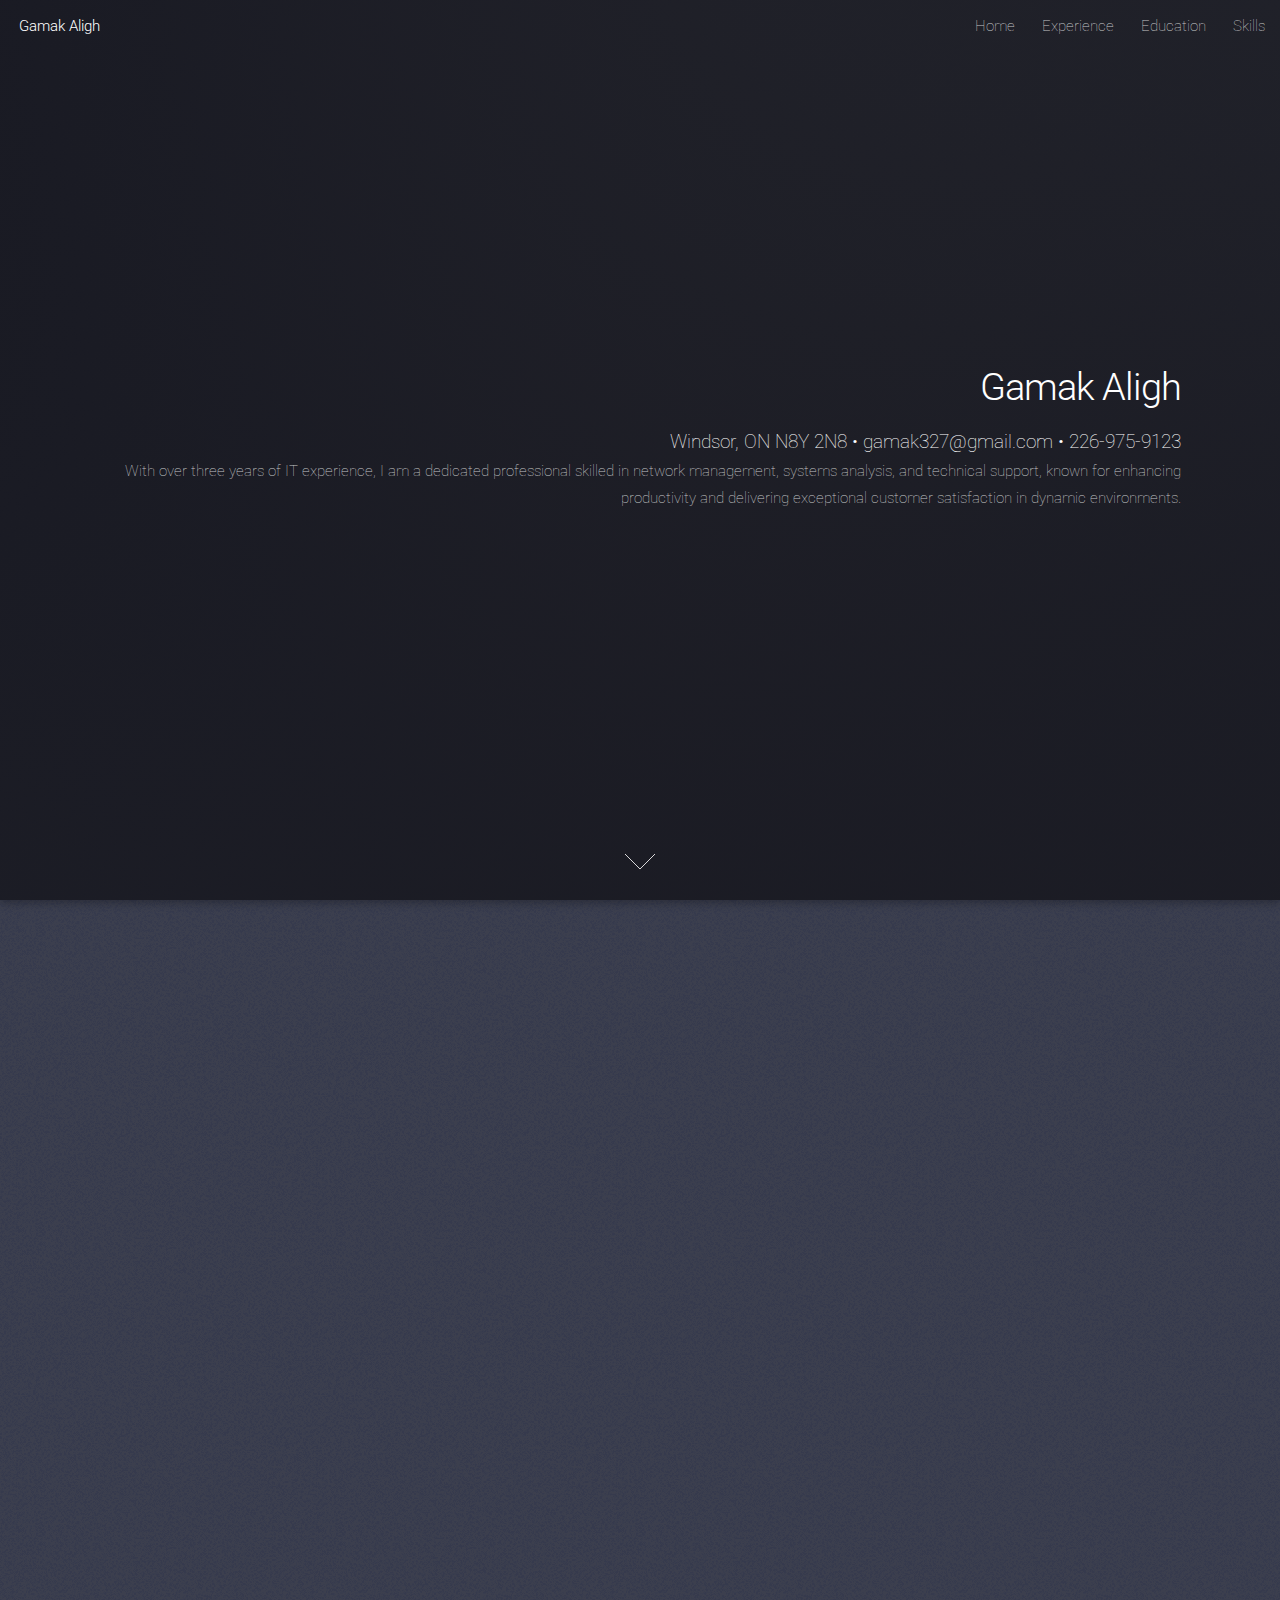
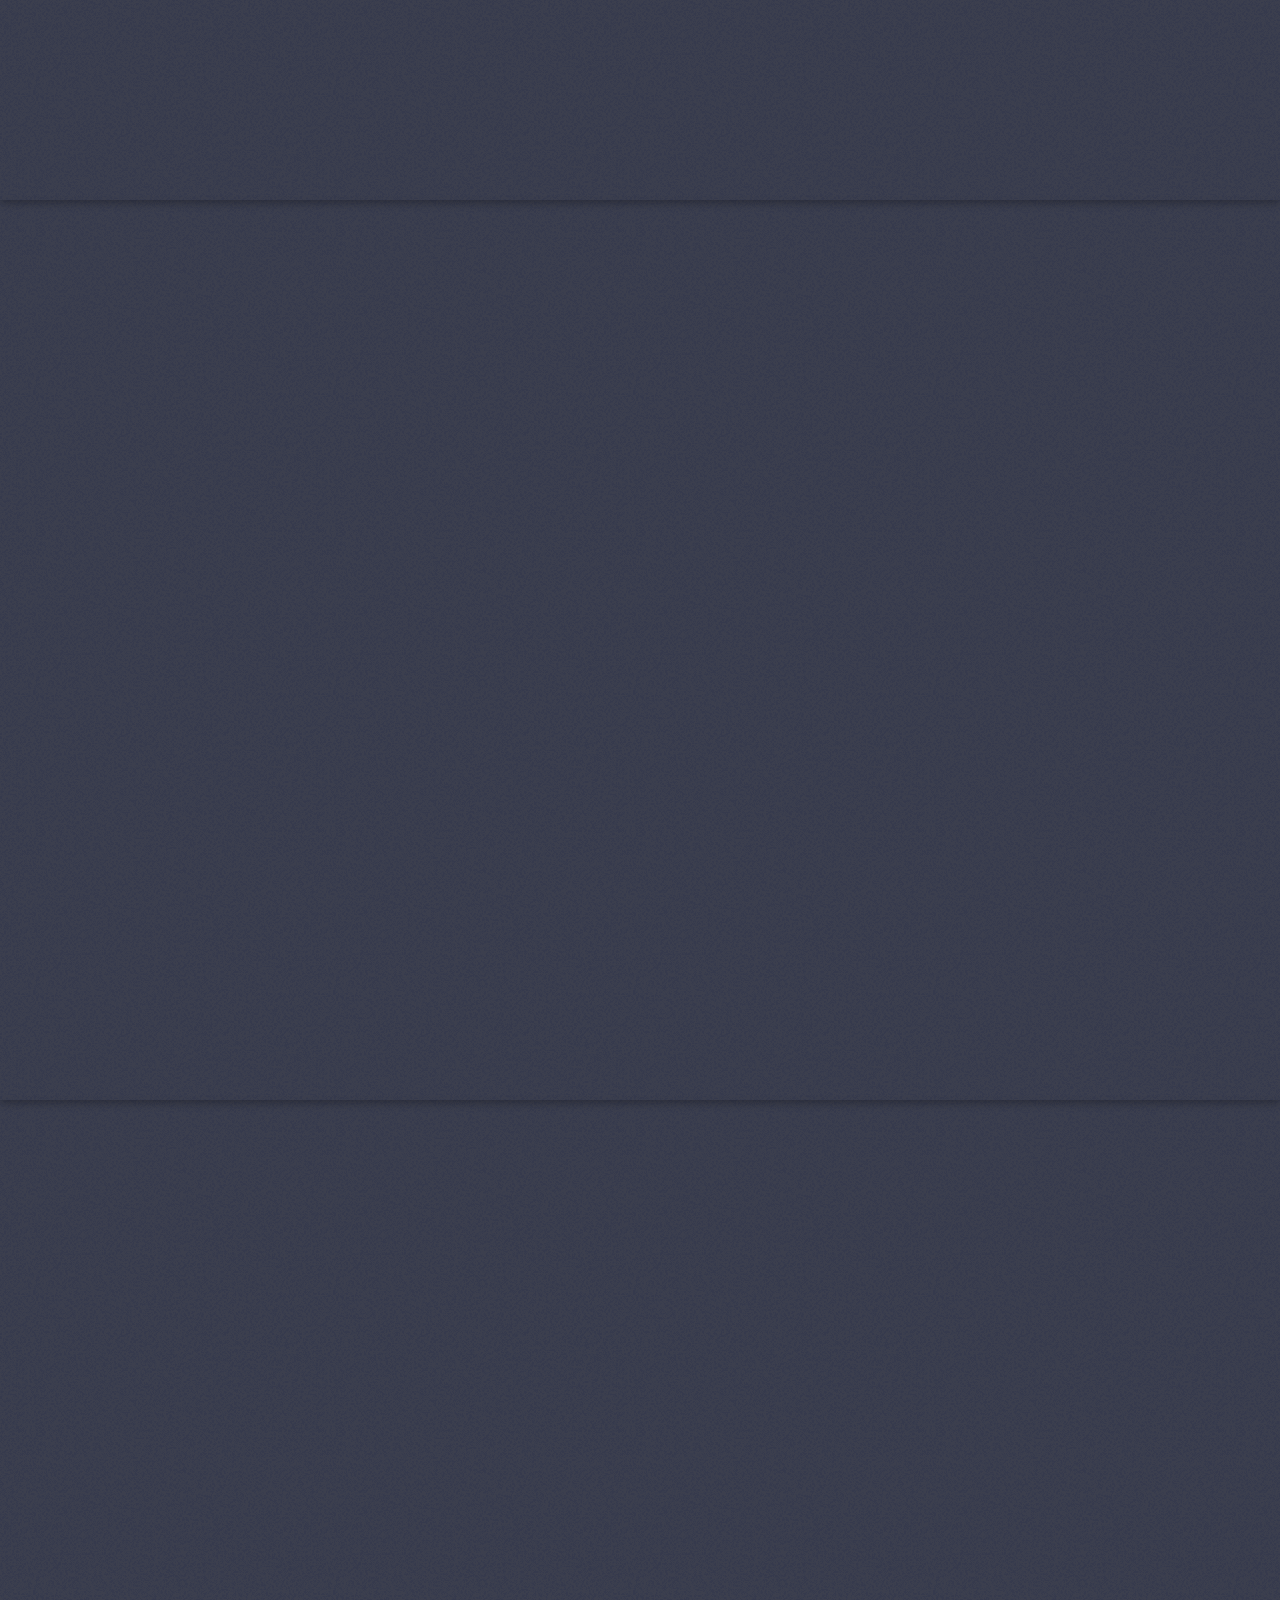
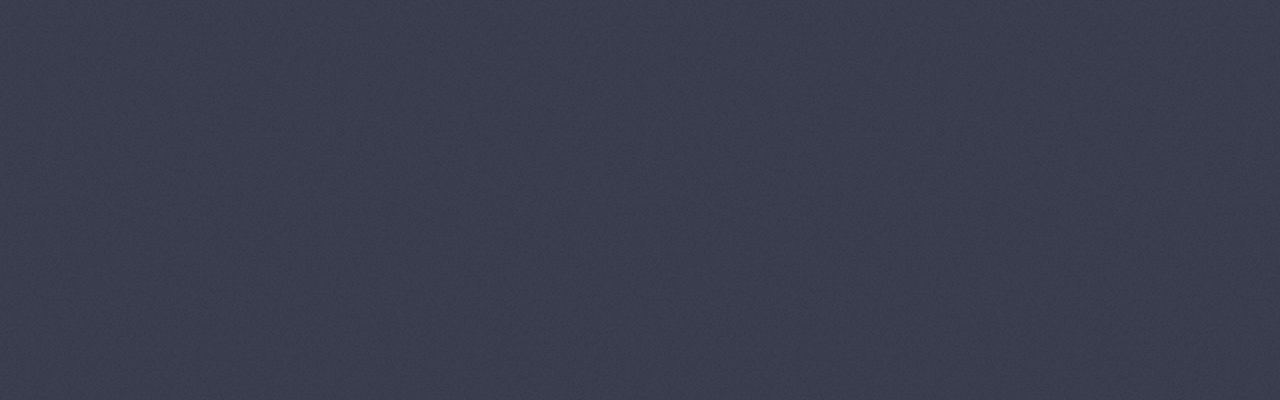
==== commit ca172316: "Update index.html" ====
--- a/index.html
+++ b/index.html
@@ -1,12 +1,7 @@
 <!DOCTYPE HTML>
-<!--
-	Landed by HTML5 UP
-	html5up.net | @ajlkn
-	Free for personal and commercial use under the CCA 3.0 license (html5up.net/license)
--->
 <html>
 	<head>
-		<title>Landed by HTML5 UP</title>
+		<title>Gamak Aligh - Resume</title>
 		<meta charset="utf-8" />
 		<meta name="viewport" content="width=device-width, initial-scale=1, user-scalable=no" />
 		<link rel="stylesheet" href="assets/css/main.css" />
@@ -17,29 +12,13 @@
 
 			<!-- Header -->
 				<header id="header">
-					<h1 id="logo"><a href="index.html">Landed</a></h1>
+					<h1 id="logo"><a href="index.html">Gamak Aligh</a></h1>
 					<nav id="nav">
 						<ul>
-							<li><a href="index.html">Home</a></li>
-							<li>
-								<a href="#">Layouts</a>
-								<ul>
-									<li><a href="left-sidebar.html">Left Sidebar</a></li>
-									<li><a href="right-sidebar.html">Right Sidebar</a></li>
-									<li><a href="no-sidebar.html">No Sidebar</a></li>
-									<li>
-										<a href="#">Submenu</a>
-										<ul>
-											<li><a href="#">Option 1</a></li>
-											<li><a href="#">Option 2</a></li>
-											<li><a href="#">Option 3</a></li>
-											<li><a href="#">Option 4</a></li>
-										</ul>
-									</li>
-								</ul>
-							</li>
-							<li><a href="elements.html">Elements</a></li>
-							<li><a href="#" class="button primary">Sign Up</a></li>
+							<li><a href="#banner">Home</a></li>
+							<li><a href="#one">Experience</a></li>
+							<li><a href="#two">Education</a></li>
+							<li><a href="#three">Skills</a></li>
 						</ul>
 					</nav>
 				</header>
@@ -48,40 +27,47 @@
 				<section id="banner">
 					<div class="content">
 						<header>
-							<h2>The future has landed</h2>
-							<p>And there are no hoverboards or flying cars.<br />
-							Just apps. Lots of mother flipping apps.</p>
+							<h2>Gamak Aligh</h2>
+							<p>Windsor, ON N8Y 2N8 • gamak327@gmail.com • 226-975-9123</p>
 						</header>
-						<span class="image"><img src="images/pic01.jpg" alt="" /></span>
+						<p>With over three years of IT experience, I am a dedicated professional skilled in network management, systems analysis, and technical support, known for enhancing productivity and delivering exceptional customer satisfaction in dynamic environments.</p>
 					</div>
 					<a href="#one" class="goto-next scrolly">Next</a>
 				</section>
 
 			<!-- One -->
 				<section id="one" class="spotlight style1 bottom">
-					<span class="image fit main"><img src="images/pic02.jpg" alt="" /></span>
 					<div class="content">
 						<div class="container">
+							<header>
+								<h2>Experience</h2>
+							</header>
 							<div class="row">
 								<div class="col-4 col-12-medium">
-									<header>
-										<h2>Odio faucibus ipsum integer consequat</h2>
-										<p>Nascetur eu nibh vestibulum amet gravida nascetur praesent</p>
-									</header>
+									<h3>IT Support Specialist</h3>
+									<p>Cogeco Connexion, Windsor, ON<br>Apr 2022 - Current</p>
+									<ul>
+										<li>Developed troubleshooting protocols, increasing productivity by 130%, enhancing integration and performance.</li>
+										<li>Achieved a 95% customer satisfaction rating by effectively resolving complex technical issues.</li>
+										<li>Applied problem-solving skills and analytical thinking to develop innovative solutions for complex connectivity problems.</li>
+									</ul>
 								</div>
 								<div class="col-4 col-12-medium">
-									<p>Feugiat accumsan lorem eu ac lorem amet sed accumsan donec.
-									Blandit orci porttitor semper. Arcu phasellus tortor enim mi
-									nisi praesent dolor adipiscing. Integer mi sed nascetur cep aliquet
-									augue varius tempus lobortis porttitor accumsan consequat
-									adipiscing lorem dolor.</p>
+									<h3>Field Technician</h3>
+									<p>Cogeco Connexion, Windsor, ON<br>Oct 2023 - Oct 2024</p>
+									<ul>
+										<li>Conducted comprehensive diagnostics and repairs on-site, reducing service downtime by 80% and enhancing overall network performance.</li>
+										<li>Developed detailed service logs and documentation to streamline future maintenance efforts, improving team efficiency by 30%.</li>
+									</ul>
 								</div>
 								<div class="col-4 col-12-medium">
-									<p>Morbi enim nascetur et placerat lorem sed iaculis neque ante
-									adipiscing adipiscing metus massa. Blandit orci porttitor semper.
-									Arcu phasellus tortor enim mi mi nisi praesent adipiscing. Integer
-									mi sed nascetur cep aliquet augue varius tempus. Feugiat lorem
-									ipsum dolor nullam.</p>
+									<h3>Field Support Coordinator</h3>
+									<p>Cogeco Connexion, Windsor, ON<br>Oct 2022 - Oct 2023</p>
+									<ul>
+										<li>Efficiently scrubbed and prioritized support tickets, ensuring timely resolution and maintaining clear communication with contractors.</li>
+										<li>Developed and implemented a streamlined process for managing network noise issues, resulting in a 70% increase in productivity.</li>
+										<li>Conducted training sessions on Google Data Studio and developed comprehensive reports for stakeholders.</li>
+									</ul>
 								</div>
 							</div>
 						</div>
@@ -91,115 +77,33 @@
 
 			<!-- Two -->
 				<section id="two" class="spotlight style2 right">
-					<span class="image fit main"><img src="images/pic03.jpg" alt="" /></span>
 					<div class="content">
 						<header>
-							<h2>Interdum amet non magna accumsan</h2>
-							<p>Nunc commodo accumsan eget id nisi eu col volutpat magna</p>
+							<h2>Education</h2>
 						</header>
-						<p>Feugiat accumsan lorem eu ac lorem amet ac arcu phasellus tortor enim mi mi nisi praesent adipiscing. Integer mi sed nascetur cep aliquet augue varius tempus lobortis porttitor lorem et accumsan consequat adipiscing lorem.</p>
-						<ul class="actions">
-							<li><a href="#" class="button">Learn More</a></li>
-						</ul>
+						<h3>Computer Networking - Systems Technician</h3>
+						<p>St Clair College, Windsor, ON<br>Sep 2019 - Apr 2021</p>
+						<p>Relevant Coursework: Network Administration, Active Directory, Project Management, Systems Analysis, Database Management, and Technical Support Processes.</p>
+						<h3>Google IT Support Certification</h3>
+						<p>Coursera, Windsor, ON<br>Sep 2022</p>
+						<p>Relevant Coursework: LAN/WAN, Tier 1 support, Tier 2 support, Troubleshooting.</p>
 					</div>
 					<a href="#three" class="goto-next scrolly">Next</a>
 				</section>
 
 			<!-- Three -->
 				<section id="three" class="spotlight style3 left">
-					<span class="image fit main bottom"><img src="images/pic04.jpg" alt="" /></span>
 					<div class="content">
 						<header>
-							<h2>Interdum felis blandit praesent sed augue</h2>
-							<p>Accumsan integer ultricies aliquam vel massa sapien phasellus</p>
+							<h2>Skills & Interests</h2>
 						</header>
-						<p>Feugiat accumsan lorem eu ac lorem amet ac arcu phasellus tortor enim mi mi nisi praesent adipiscing. Integer mi sed nascetur cep aliquet augue varius tempus lobortis porttitor lorem et accumsan consequat adipiscing lorem.</p>
-						<ul class="actions">
-							<li><a href="#" class="button">Learn More</a></li>
-						</ul>
-					</div>
-					<a href="#four" class="goto-next scrolly">Next</a>
-				</section>
-
-			<!-- Four -->
-				<section id="four" class="wrapper style1 special fade-up">
-					<div class="container">
-						<header class="major">
-							<h2>Accumsan sed tempus adipiscing blandit</h2>
-							<p>Iaculis ac volutpat vis non enim gravida nisi faucibus posuere arcu consequat</p>
-						</header>
-						<div class="box alt">
-							<div class="row gtr-uniform">
-								<section class="col-4 col-6-medium col-12-xsmall">
-									<span class="icon solid alt major fa-chart-area"></span>
-									<h3>Ipsum sed commodo</h3>
-									<p>Feugiat accumsan lorem eu ac lorem amet accumsan donec. Blandit orci porttitor.</p>
-								</section>
-								<section class="col-4 col-6-medium col-12-xsmall">
-									<span class="icon solid alt major fa-comment"></span>
-									<h3>Eleifend lorem ornare</h3>
-									<p>Feugiat accumsan lorem eu ac lorem amet accumsan donec. Blandit orci porttitor.</p>
-								</section>
-								<section class="col-4 col-6-medium col-12-xsmall">
-									<span class="icon solid alt major fa-flask"></span>
-									<h3>Cubilia cep lobortis</h3>
-									<p>Feugiat accumsan lorem eu ac lorem amet accumsan donec. Blandit orci porttitor.</p>
-								</section>
-								<section class="col-4 col-6-medium col-12-xsmall">
-									<span class="icon solid alt major fa-paper-plane"></span>
-									<h3>Non semper interdum</h3>
-									<p>Feugiat accumsan lorem eu ac lorem amet accumsan donec. Blandit orci porttitor.</p>
-								</section>
-								<section class="col-4 col-6-medium col-12-xsmall">
-									<span class="icon solid alt major fa-file"></span>
-									<h3>Odio laoreet accumsan</h3>
-									<p>Feugiat accumsan lorem eu ac lorem amet accumsan donec. Blandit orci porttitor.</p>
-								</section>
-								<section class="col-4 col-6-medium col-12-xsmall">
-									<span class="icon solid alt major fa-lock"></span>
-									<h3>Massa arcu accumsan</h3>
-									<p>Feugiat accumsan lorem eu ac lorem amet accumsan donec. Blandit orci porttitor.</p>
-								</section>
-							</div>
-						</div>
-						<footer class="major">
-							<ul class="actions special">
-								<li><a href="#" class="button">Magna sed feugiat</a></li>
-							</ul>
-						</footer>
+						<p><strong>Technical:</strong> Oracle SQL, PL/SQL, Data Analysis, System Troubleshooting, Microsoft Power BI, Office 360, Windows 7/8/10/11, SharePoint.</p>
+						<p><strong>Useful Skills:</strong> Access points, Printer and scanner repair, Computer repair.</p>
+						<p><strong>Project Management:</strong> Agile Methodologies, Project Planning, User Acceptance Testing, IT Systems Implementation</p>
+						<p><strong>Language:</strong> English (Fluent)</p>
+						<p><strong>Interests:</strong> Computer building, NAS technologies, Physical Wireless internet technologies.</p>
 					</div>
 				</section>
-
-			<!-- Five -->
-				<section id="five" class="wrapper style2 special fade">
-					<div class="container">
-						<header>
-							<h2>Magna faucibus lorem diam</h2>
-							<p>Ante metus praesent faucibus ante integer id accumsan eleifend</p>
-						</header>
-						<form method="post" action="#" class="cta">
-							<div class="row gtr-uniform gtr-50">
-								<div class="col-8 col-12-xsmall"><input type="email" name="email" id="email" placeholder="Your Email Address" /></div>
-								<div class="col-4 col-12-xsmall"><input type="submit" value="Get Started" class="fit primary" /></div>
-							</div>
-						</form>
-					</div>
-				</section>
-
-			<!-- Footer -->
-				<footer id="footer">
-					<ul class="icons">
-						<li><a href="#" class="icon brands alt fa-twitter"><span class="label">Twitter</span></a></li>
-						<li><a href="#" class="icon brands alt fa-facebook-f"><span class="label">Facebook</span></a></li>
-						<li><a href="#" class="icon brands alt fa-linkedin-in"><span class="label">LinkedIn</span></a></li>
-						<li><a href="#" class="icon brands alt fa-instagram"><span class="label">Instagram</span></a></li>
-						<li><a href="#" class="icon brands alt fa-github"><span class="label">GitHub</span></a></li>
-						<li><a href="#" class="icon solid alt fa-envelope"><span class="label">Email</span></a></li>
-					</ul>
-					<ul class="copyright">
-						<li>&copy; Untitled. All rights reserved.</li><li>Design: <a href="http://html5up.net">HTML5 UP</a></li>
-					</ul>
-				</footer>
 
 		</div>
 
@@ -214,4 +118,4 @@
 			<script src="assets/js/main.js"></script>
 
 	</body>
-</html>+</html>
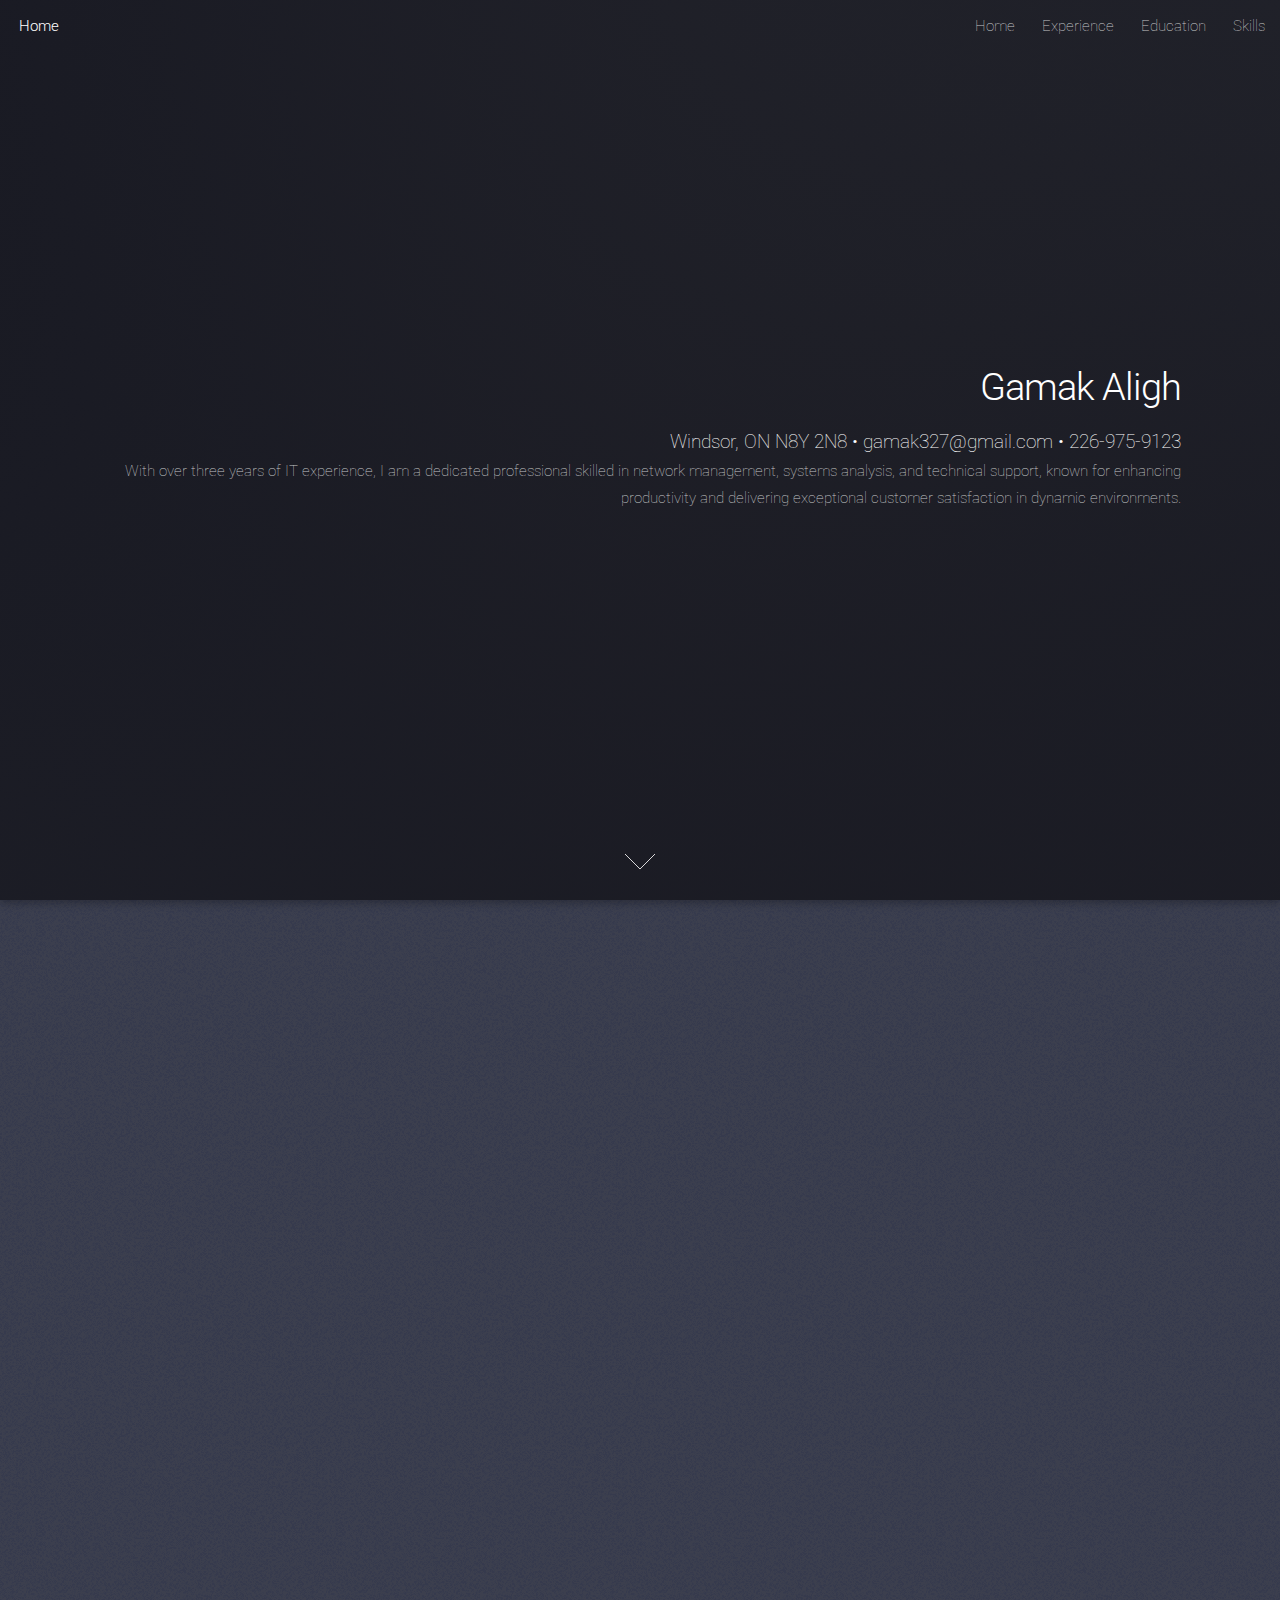
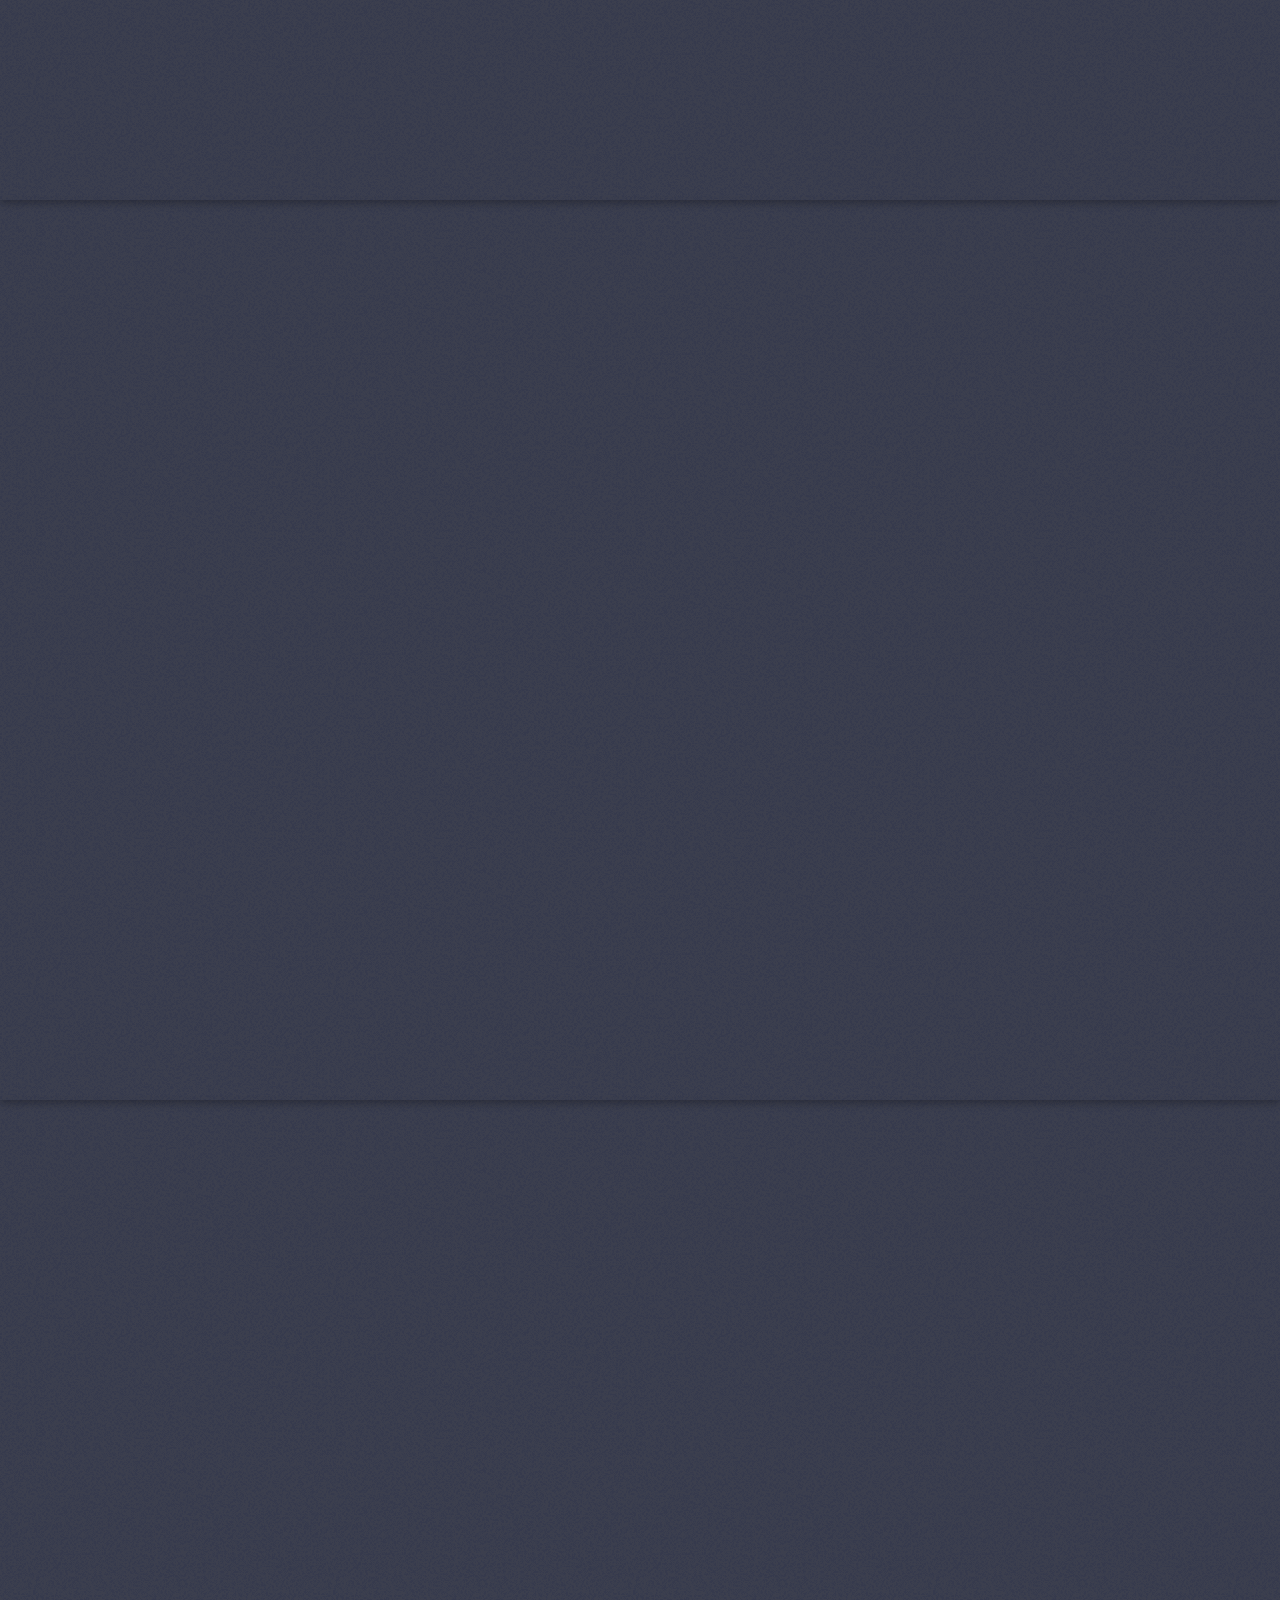
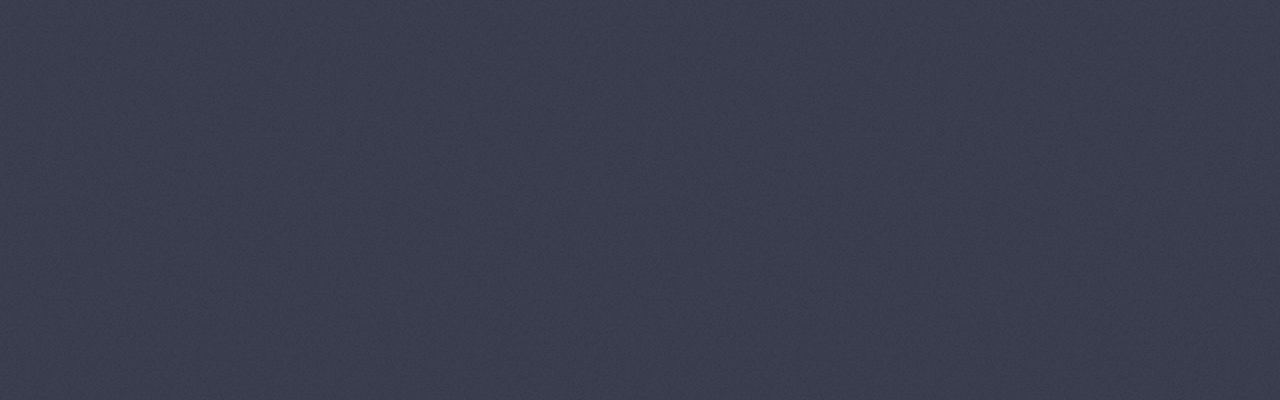
==== commit a3c25385: "Update index.html" ====
--- a/index.html
+++ b/index.html
@@ -12,7 +12,7 @@
 
 			<!-- Header -->
 				<header id="header">
-					<h1 id="logo"><a href="index.html">Gamak Aligh</a></h1>
+					<h1 id="logo"><a href="index.html">Home</a></h1>
 					<nav id="nav">
 						<ul>
 							<li><a href="#banner">Home</a></li>
